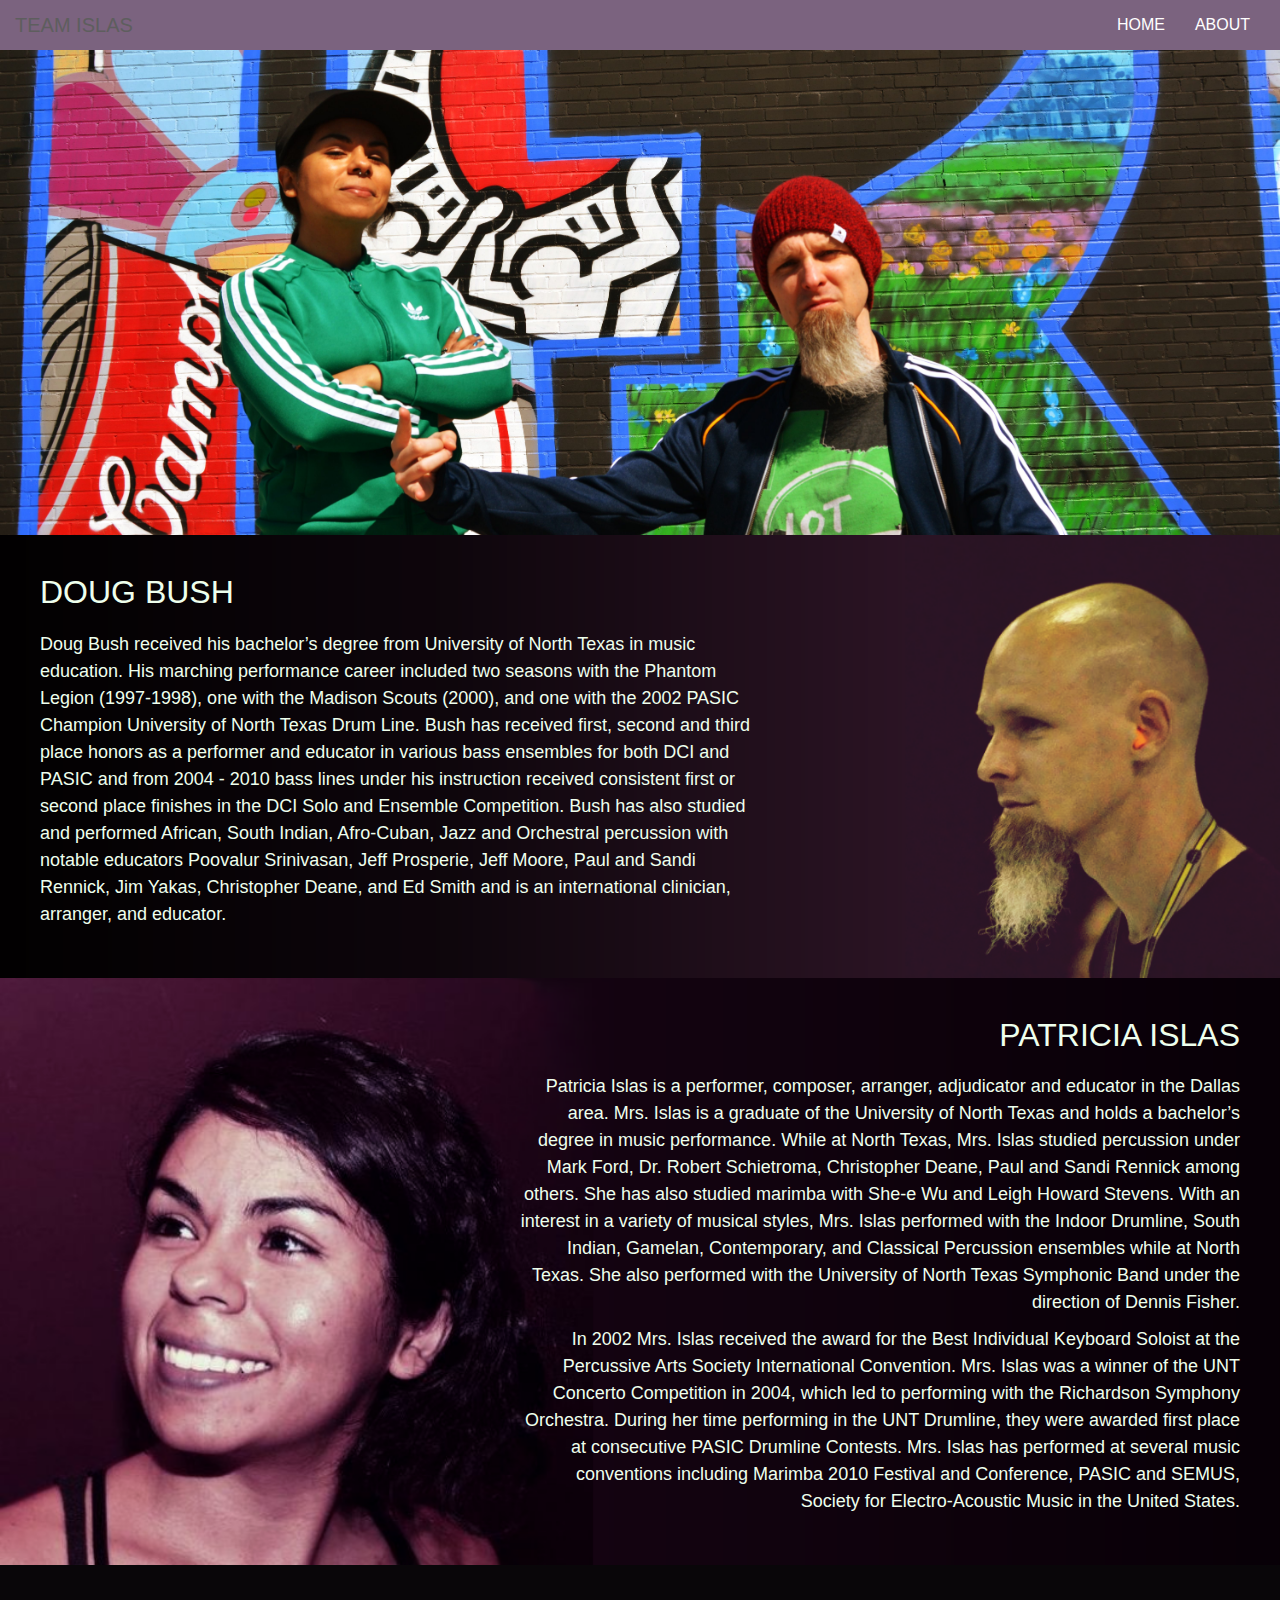
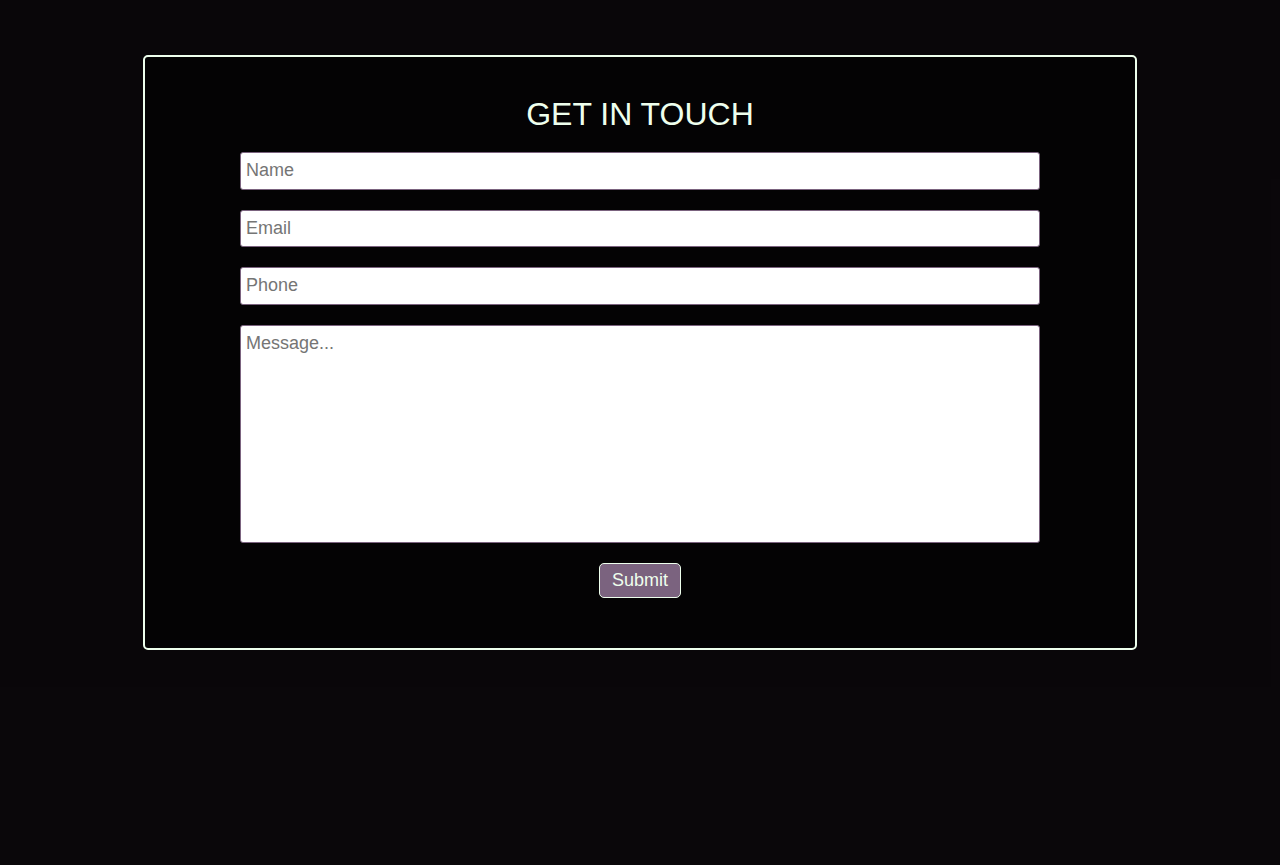
==== about.html @ 7ed10b5c "dark about banner" ====
<!DOCTYPE html>
<html>
  <head>
    <meta charset="utf-8">
    <meta name="viewport" content="width=device-width, initial-scale=1">
    <title>Team Islas</title>
    <link rel="stylesheet" href="https://maxcdn.bootstrapcdn.com/bootstrap/3.3.7/css/bootstrap.min.css">
    <link rel="stylesheet" href="style.css">
  </head>
  <body>
    <nav class="navbar navbar-default">
      <div class="container-fluid">
        
        <!-- Brand and toggle get grouped for better mobile display -->
        <div class="navbar-header">
          <button type="button" class="navbar-toggle collapsed" data-toggle="collapse" data-target="#bs-example-navbar-collapse-1" aria-expanded="false">
            <span class="sr-only">Toggle navigation</span>
            <span class="icon-bar"></span>
            <span class="icon-bar"></span>
            <span class="icon-bar"></span>
          </button>
          <a class="navbar-brand" href="#">Team Islas</a>
        </div>

        <!-- Collect the nav links, forms, and other content for toggling -->
        <div class="collapse navbar-collapse" id="bs-example-navbar-collapse-1">
          <ul class="nav navbar-nav navbar-right">
            <li><a href="index.html">Home</a></li>
            <!-- <li><a href="album.html">New Album</a></li> -->
            <!-- <li><a href="super-hands.html">Super Hands</a></li> -->
            <!-- <li><a href="store.html">Store</a></li> -->
            <li><a class="active" href="about.html">About</a></li>
            <!-- <li><a href="cart.html">Cart</a></li> -->
            <!-- <li><a href="#">Cart</a></li> -->
          </ul>
        </div><!-- /.navbar-collapse -->
      </div><!-- /.container-fluid -->
    </nav>

    <div class="top-banner">
      <img src="assets/images/about-banner-02-dark.jpg" alt="about banner">
    </div>
    <div class="bio">
      <div id="doug-bio" class="bio-banner">
        <h3 class="bio-title">Doug Bush</h3>
        <!-- <img src="assets/images/patricia-banner-dark-01.png" alt="patricia-banner"> -->
        <p>Doug Bush received his bachelor’s degree from University of North Texas in music education. His marching performance career included two seasons with the Phantom Legion (1997-1998), one with the Madison Scouts (2000), and one with the 2002 PASIC Champion University of North Texas Drum Line. Bush has received first, second and third place honors as a performer and educator in various bass ensembles for both DCI and PASIC and from 2004 - 2010 bass lines under his instruction received consistent first or second place finishes in the DCI Solo and Ensemble Competition. Bush has also studied and performed African, South Indian, Afro-Cuban, Jazz and Orchestral percussion with notable educators Poovalur Srinivasan, Jeff Prosperie, Jeff Moore, Paul and Sandi Rennick, Jim Yakas, Christopher Deane, and Ed Smith and is an international clinician, arranger, and educator.</p>
      </div>

    </div>
    <div class="bio">
      <div id="patricia-bio" class="bio-banner">
        <h3 class="bio-title">Patricia Islas</h3>
        <!-- <img src="assets/images/patricia-banner-dark-01.png" alt="patricia-banner"> -->
        <p>Patricia Islas is a performer, composer, arranger, adjudicator and educator in the Dallas area. Mrs. Islas is a graduate of the University of North Texas and holds a bachelor’s degree in music performance. While at North Texas, Mrs. Islas studied percussion under Mark Ford, Dr. Robert Schietroma, Christopher Deane, Paul and Sandi Rennick among others. She has also studied marimba with She-e Wu and Leigh Howard Stevens. With an interest in a variety of musical styles, Mrs. Islas performed with the Indoor Drumline, South Indian, Gamelan, Contemporary, and Classical Percussion ensembles while at North Texas. She also performed with the University of North Texas Symphonic Band under the direction of Dennis Fisher.</p>
        <p>In 2002 Mrs. Islas received the award for the Best Individual Keyboard Soloist at the Percussive Arts Society International Convention. Mrs. Islas was a winner of the UNT Concerto Competition in 2004, which led to performing with the Richardson Symphony Orchestra. During her time performing in the UNT Drumline, they were awarded first place at consecutive PASIC Drumline Contests. Mrs. Islas has performed at several music conventions including Marimba 2010 Festival and Conference, PASIC and SEMUS, Society for Electro-Acoustic Music in the United States.</p>
      </div>

    </div>
    <div id="about-page" class="main-background">
      <div id="main-banner">
        <div class="container">
          <div class="page-content">
            <div class="dark-background">
              <h3 class="form-title">Get In Touch</h3>
              <form class="contact-form" action="index.html" method="post">
                <input type="text" name="name" placeholder="Name" required />
                <input type="email" name="email" placeholder="Email" required />
                <input type="tel" name="phone" placeholder="Phone">
                <textarea name="message" rows="8" cols="80" placeholder="Message..."></textarea>
                <button id="submit-button" type="button" name="button">Submit</button>
              </form>
            </div>
          </div>
        </div>
      </div>
    </div>

    <script src="https://code.jquery.com/jquery-3.1.1.min.js" integrity="sha256-hVVnYaiADRTO2PzUGmuLJr8BLUSjGIZsDYGmIJLv2b8=" crossorigin="anonymous"></script>
    <script src="https://maxcdn.bootstrapcdn.com/bootstrap/3.3.7/js/bootstrap.min.js" integrity="sha384-Tc5IQib027qvyjSMfHjOMaLkfuWVxZxUPnCJA7l2mCWNIpG9mGCD8wGNIcPD7Txa" crossorigin="anonymous"></script>
  </body>
</html>
---- style.css ----
body {
  margin: 0;
  font-family: Helvetica, sans-serif;
  background: black;
}

.container {
  width: 80%;
  margin: 0 auto;
}

.navbar {
  margin-bottom: 0;
  position: fixed;
  width: 100%;
  z-index: 100;
  border-radius: 0;
  background-color: #7B637F;
  border: none;
  color: #EEFFED;
}

.navbar-default .navbar-brand, .navbar-default .navbar-nav>li>a {
  color: white;
  text-transform: uppercase;
}

.navbar-default .navbar-brand {
  font-size: 20px;
}

.navbar-default .navbar-nav>li>a {
  font-size: 16px;
}

.navbar-default .navbar-toggle .icon-bar {
  background-color: #EEFFED;
}

.main-background {
  background-repeat: no-repeat;
  background-size: cover;
  background-color: #211721;
  min-height: 100vh;
  background-attachment: fixed;
}

.dark-background {
  background-color: rgba(0,0,0,0.5);
  box-sizing: border-box;
  padding: 20px;
  border: 2px solid #EEFFED;
  border-radius: 5px;
  margin-top: 10px;
}

#landing-page {
  background-image: url('assets/images/home.jpg');
}

#about-page {
  background-image: url('assets/images/about-purple.jpg');
}

#main-banner {
  width: 100%;
  min-height: 100vh;
  background-color: rgba(0,0,0,0.7);
}

.page-content {
  padding-top: 80px;
  margin-bottom: 30px;
}

#promo-headline {
  color: #EEFFED;
  margin-top: 0;
  text-align: center;
}

#promo-vid-wrapper {
  width: 800px;
  height: 600px;
  margin: 0 auto 30px;
}

#promo-vid {
  width: 100%;
  height: 100%;
}

.bio-headshot {
  border: 1px solid #EEFFED;
  border-radius: 50%;
  float: left;
  margin-right: 30px;
  margin-bottom: 10px;
  width: 150px;
}

#about-page p {
  color: #EEFFED;
  font-size: 18px;
  line-height: 1.5em;
}

#page-title {
  color: white;
  margin: 0 auto 20px;
  text-align: center;
  text-transform: uppercase;
}

.top-banner img {
  width: 100%;
  padding-top: 50px;
}

.bio-banner {
  background-size: cover;
  background-repeat: no-repeat;
  color: #EEFFED;
  font-size: 18px;
  line-height: 1.5em;
}

#patricia-bio {
  background-image: url('assets/images/patricia-banner-dark-01.png');
  padding: 40px 40px 40px 40%;
  text-align: right;
}

#doug-bio {
  background-image: url('assets/images/doug-bush-banner-dark-3.png');
  padding: 40px 40% 40px 40px;
  text-align: left;
  background-position: 100%;
}

.bio-title {
  margin: 0;
  font-size: 32px;
  padding-bottom: 20px;
  text-transform: uppercase;
  color: #EEFFED;
}

.bio img {
  width: 100%;
  position: absolute;
}

.form-title {
  text-align: center;
  color: #EEFFED;
  text-transform: uppercase;
  margin-bottom: 20px;
  font-size: 32px;
}

.contact-form {
  width: 100%;
  max-width: 800px;
  margin: 0 auto;
  text-align: center;
}

.contact-form input, .contact-form textarea {
  display: block;
  margin-bottom: 20px;
  width: 100%;
  border-radius: 3px;
  border: 1px solid #7B637F;
  font-size: 18px;
  padding: 5px;
}

.contact-form textarea {
  resize: none;
}

.contact-form button {
  background-color: #7B637F;
  color: #EEFFED;
  border: 1px solid #EEFFED;
  border-radius: 5px;
  font-size: 18px;
  padding: 4px 12px;
}

.contact-form button:hover {
  background-color: #2C1425;
}

#submit-button {
  margin-bottom: 30px;
}

@media screen and (max-width: 1100px) {
  #promo-vid-wrapper {
    width: 600px;
    height: 400px;
  }
}

@media screen and (max-width: 800px) {
  #promo-headline {
    font-size: 22px;
  }

  #promo-vid-wrapper {
    width: 300px;
    height: 225px;
  }
}
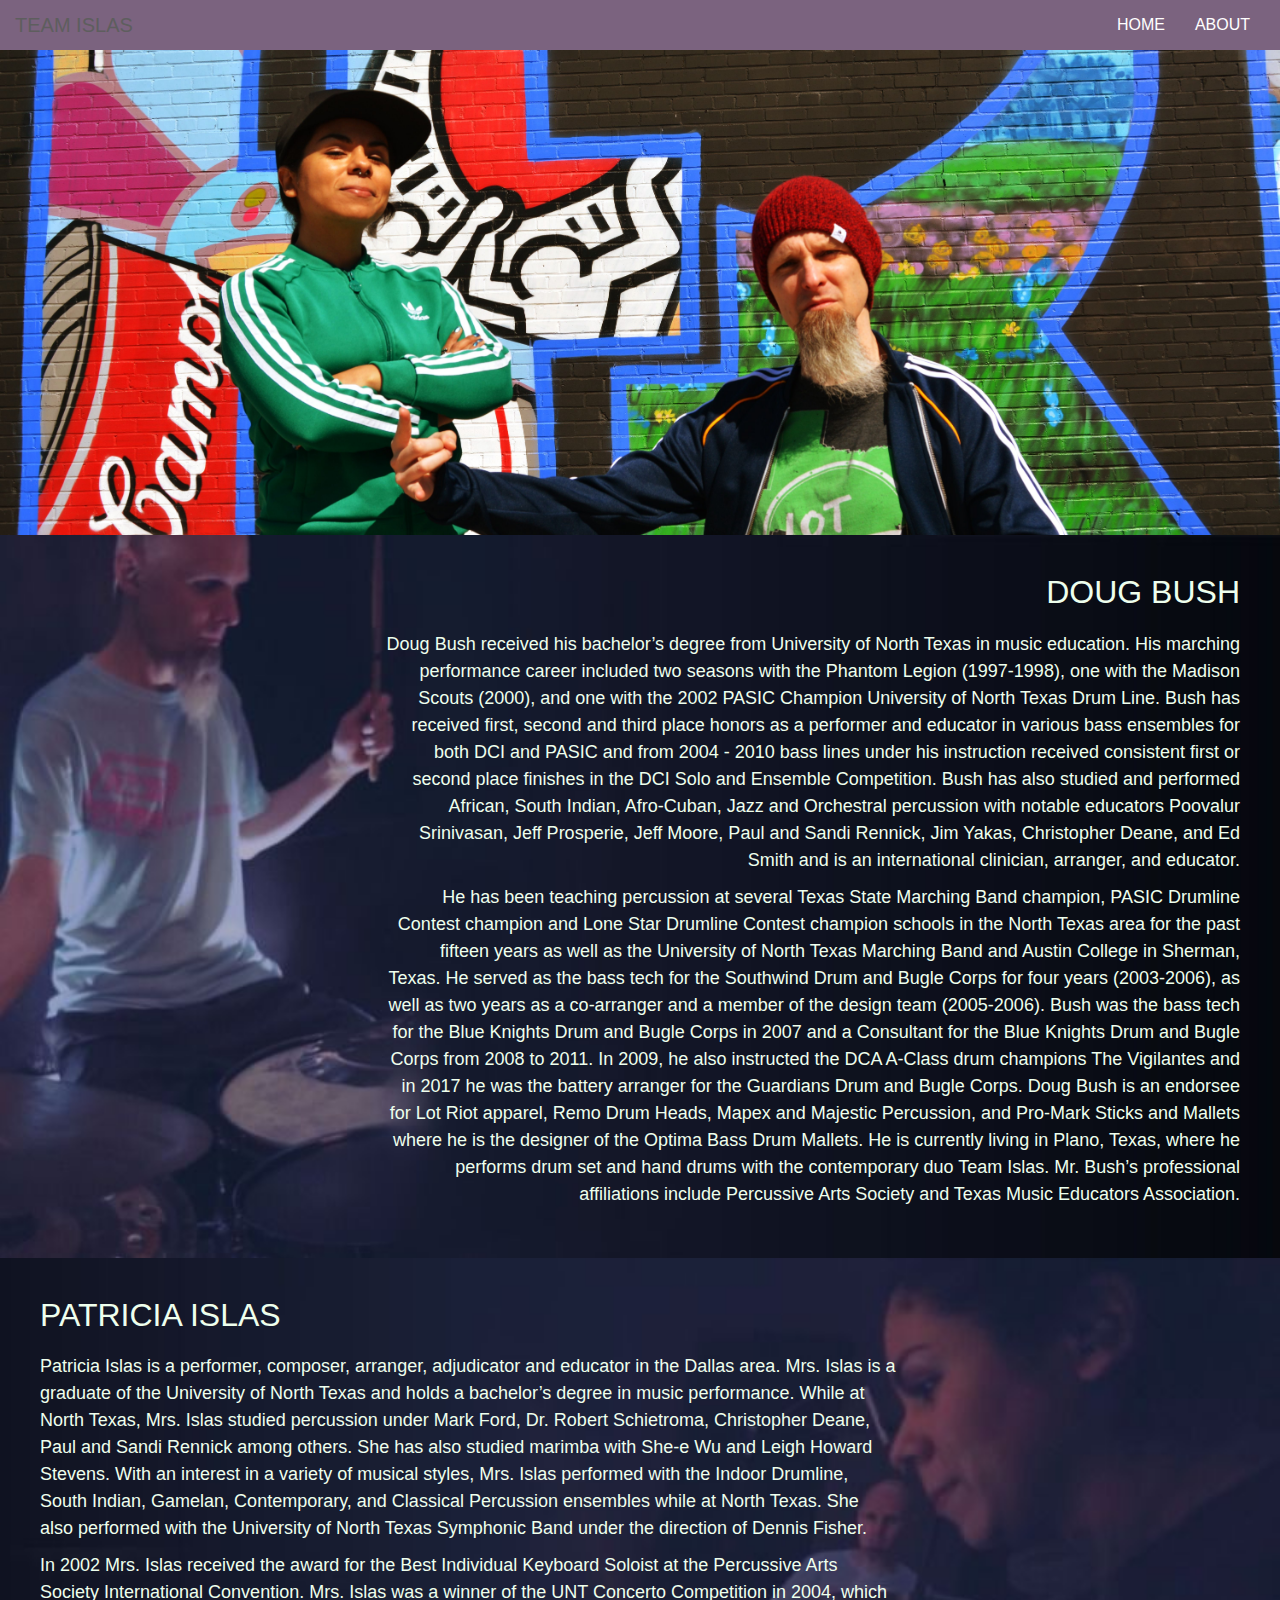
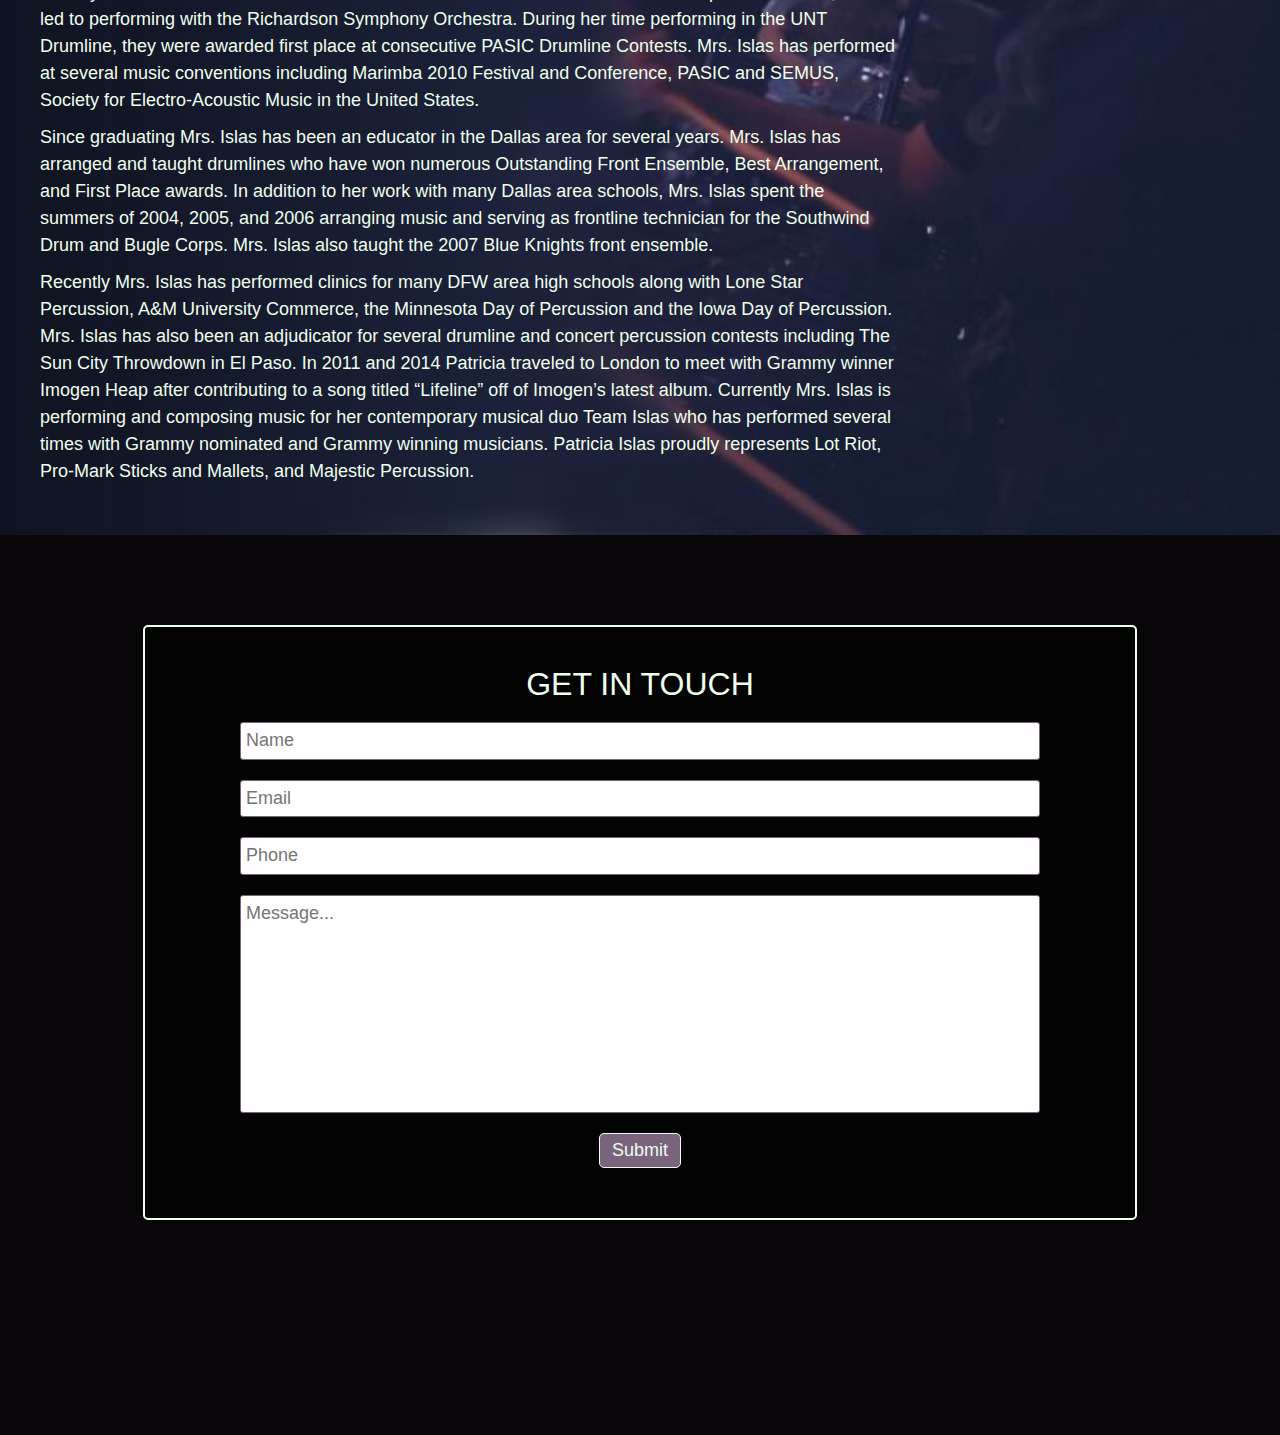
==== commit a765b680: "change bio backgrounds" ====
--- a/about.html
+++ b/about.html
@@ -10,7 +10,7 @@
   <body>
     <nav class="navbar navbar-default">
       <div class="container-fluid">
-        
+
         <!-- Brand and toggle get grouped for better mobile display -->
         <div class="navbar-header">
           <button type="button" class="navbar-toggle collapsed" data-toggle="collapse" data-target="#bs-example-navbar-collapse-1" aria-expanded="false">
@@ -45,6 +45,7 @@
         <h3 class="bio-title">Doug Bush</h3>
         <!-- <img src="assets/images/patricia-banner-dark-01.png" alt="patricia-banner"> -->
         <p>Doug Bush received his bachelor’s degree from University of North Texas in music education. His marching performance career included two seasons with the Phantom Legion (1997-1998), one with the Madison Scouts (2000), and one with the 2002 PASIC Champion University of North Texas Drum Line. Bush has received first, second and third place honors as a performer and educator in various bass ensembles for both DCI and PASIC and from 2004 - 2010 bass lines under his instruction received consistent first or second place finishes in the DCI Solo and Ensemble Competition. Bush has also studied and performed African, South Indian, Afro-Cuban, Jazz and Orchestral percussion with notable educators Poovalur Srinivasan, Jeff Prosperie, Jeff Moore, Paul and Sandi Rennick, Jim Yakas, Christopher Deane, and Ed Smith and is an international clinician, arranger, and educator.</p>
+        <p>He has been teaching percussion at several Texas State Marching Band champion, PASIC Drumline Contest champion and Lone Star Drumline Contest champion schools in the North Texas area for the past fifteen years as well as the University of North Texas Marching Band and Austin College in Sherman, Texas. He served as the bass tech for the Southwind Drum and Bugle Corps for four years (2003-2006), as well as two years as a co-arranger and a member of the design team (2005-2006). Bush was the bass tech for the Blue Knights Drum and Bugle Corps in 2007 and a Consultant for the Blue Knights Drum and Bugle Corps from 2008 to 2011. In 2009, he also instructed the DCA A-Class drum champions The Vigilantes and in 2017 he was the battery arranger for the Guardians Drum and Bugle Corps. Doug Bush is an endorsee for Lot Riot apparel, Remo Drum Heads, Mapex and Majestic Percussion, and Pro-Mark Sticks and Mallets where he is the designer of the Optima Bass Drum Mallets. He is currently living in Plano, Texas, where he performs drum set and hand drums with the contemporary duo Team Islas. Mr. Bush’s professional affiliations include Percussive Arts Society and Texas Music Educators Association.</p>
       </div>
 
     </div>
@@ -54,6 +55,8 @@
         <!-- <img src="assets/images/patricia-banner-dark-01.png" alt="patricia-banner"> -->
         <p>Patricia Islas is a performer, composer, arranger, adjudicator and educator in the Dallas area. Mrs. Islas is a graduate of the University of North Texas and holds a bachelor’s degree in music performance. While at North Texas, Mrs. Islas studied percussion under Mark Ford, Dr. Robert Schietroma, Christopher Deane, Paul and Sandi Rennick among others. She has also studied marimba with She-e Wu and Leigh Howard Stevens. With an interest in a variety of musical styles, Mrs. Islas performed with the Indoor Drumline, South Indian, Gamelan, Contemporary, and Classical Percussion ensembles while at North Texas. She also performed with the University of North Texas Symphonic Band under the direction of Dennis Fisher.</p>
         <p>In 2002 Mrs. Islas received the award for the Best Individual Keyboard Soloist at the Percussive Arts Society International Convention. Mrs. Islas was a winner of the UNT Concerto Competition in 2004, which led to performing with the Richardson Symphony Orchestra. During her time performing in the UNT Drumline, they were awarded first place at consecutive PASIC Drumline Contests. Mrs. Islas has performed at several music conventions including Marimba 2010 Festival and Conference, PASIC and SEMUS, Society for Electro-Acoustic Music in the United States.</p>
+        <p>Since graduating Mrs. Islas has been an educator in the Dallas area for several years. Mrs. Islas has arranged and taught drumlines who have won numerous Outstanding Front Ensemble, Best Arrangement, and First Place awards. In addition to her work with many Dallas area schools, Mrs. Islas spent the summers of 2004, 2005, and 2006 arranging music and serving as frontline technician for the Southwind Drum and Bugle Corps. Mrs. Islas also taught the 2007 Blue Knights front ensemble.</p>
+        <p>Recently Mrs. Islas has performed clinics for many DFW area high schools along with Lone Star Percussion, A&amp;M University Commerce, the Minnesota Day of Percussion and the Iowa Day of Percussion. Mrs. Islas has also been an adjudicator for several drumline and concert percussion contests including The Sun City Throwdown in El Paso. In 2011 and 2014 Patricia traveled to London to meet with Grammy winner Imogen Heap after contributing to a song titled “Lifeline” off of Imogen’s latest album. Currently Mrs. Islas is performing and composing music for her contemporary musical duo Team Islas who has performed several times with Grammy nominated and Grammy winning musicians. Patricia Islas proudly represents Lot Riot, Pro-Mark Sticks and Mallets, and Majestic Percussion.</p>
       </div>
 
     </div>
--- a/style.css
+++ b/style.css
@@ -126,16 +126,17 @@
 }
 
 #patricia-bio {
-  background-image: url('assets/images/patricia-banner-dark-01.png');
-  padding: 40px 40px 40px 40%;
-  text-align: right;
-}
-
-#doug-bio {
-  background-image: url('assets/images/doug-bush-banner-dark-3.png');
-  padding: 40px 40% 40px 40px;
+  background-image: url('assets/images/patricia-banner.jpg');
+  padding: 40px 30% 40px 40px;
   text-align: left;
   background-position: 100%;
+}
+
+#doug-bio {
+  background-image: url('assets/images/doug-banner-blur.jpg');
+  padding: 40px 40px 40px 30%;
+  text-align: right;
+  /*background-position: 0%;*/
 }
 
 .bio-title {
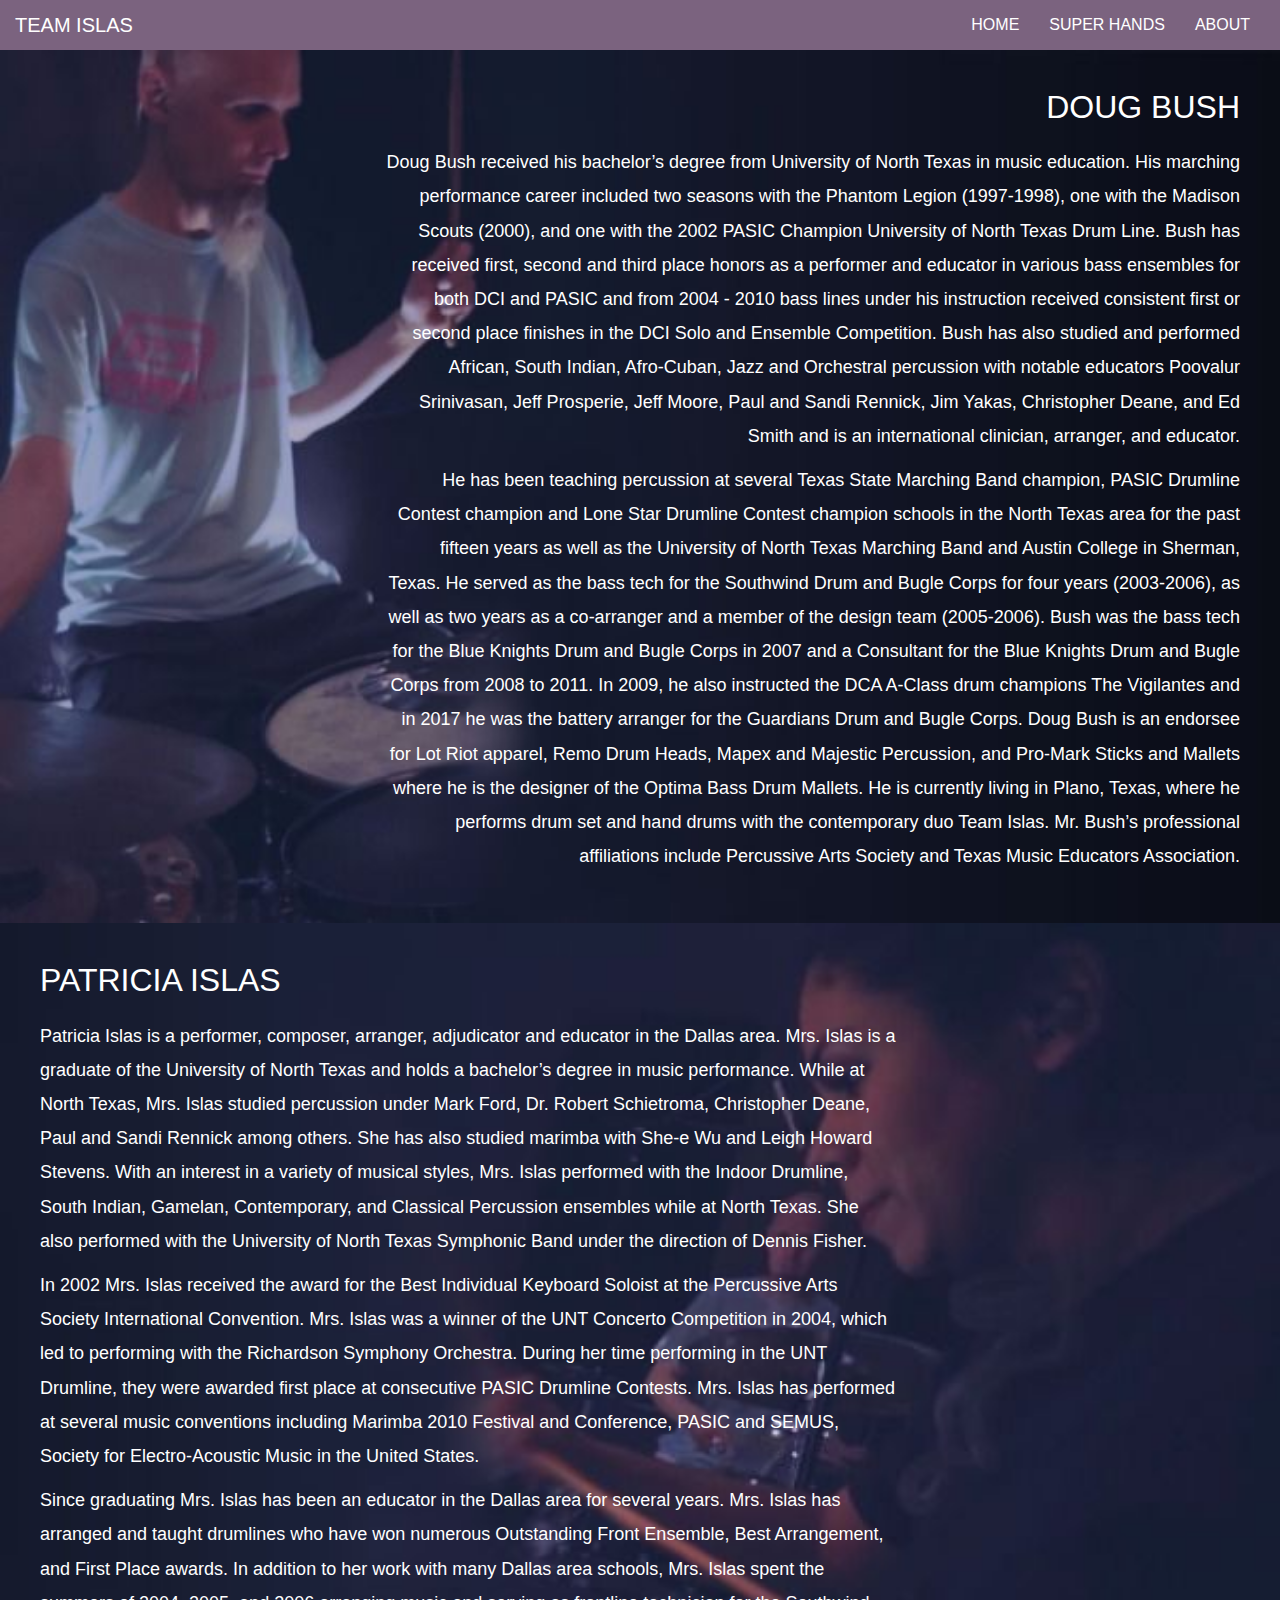
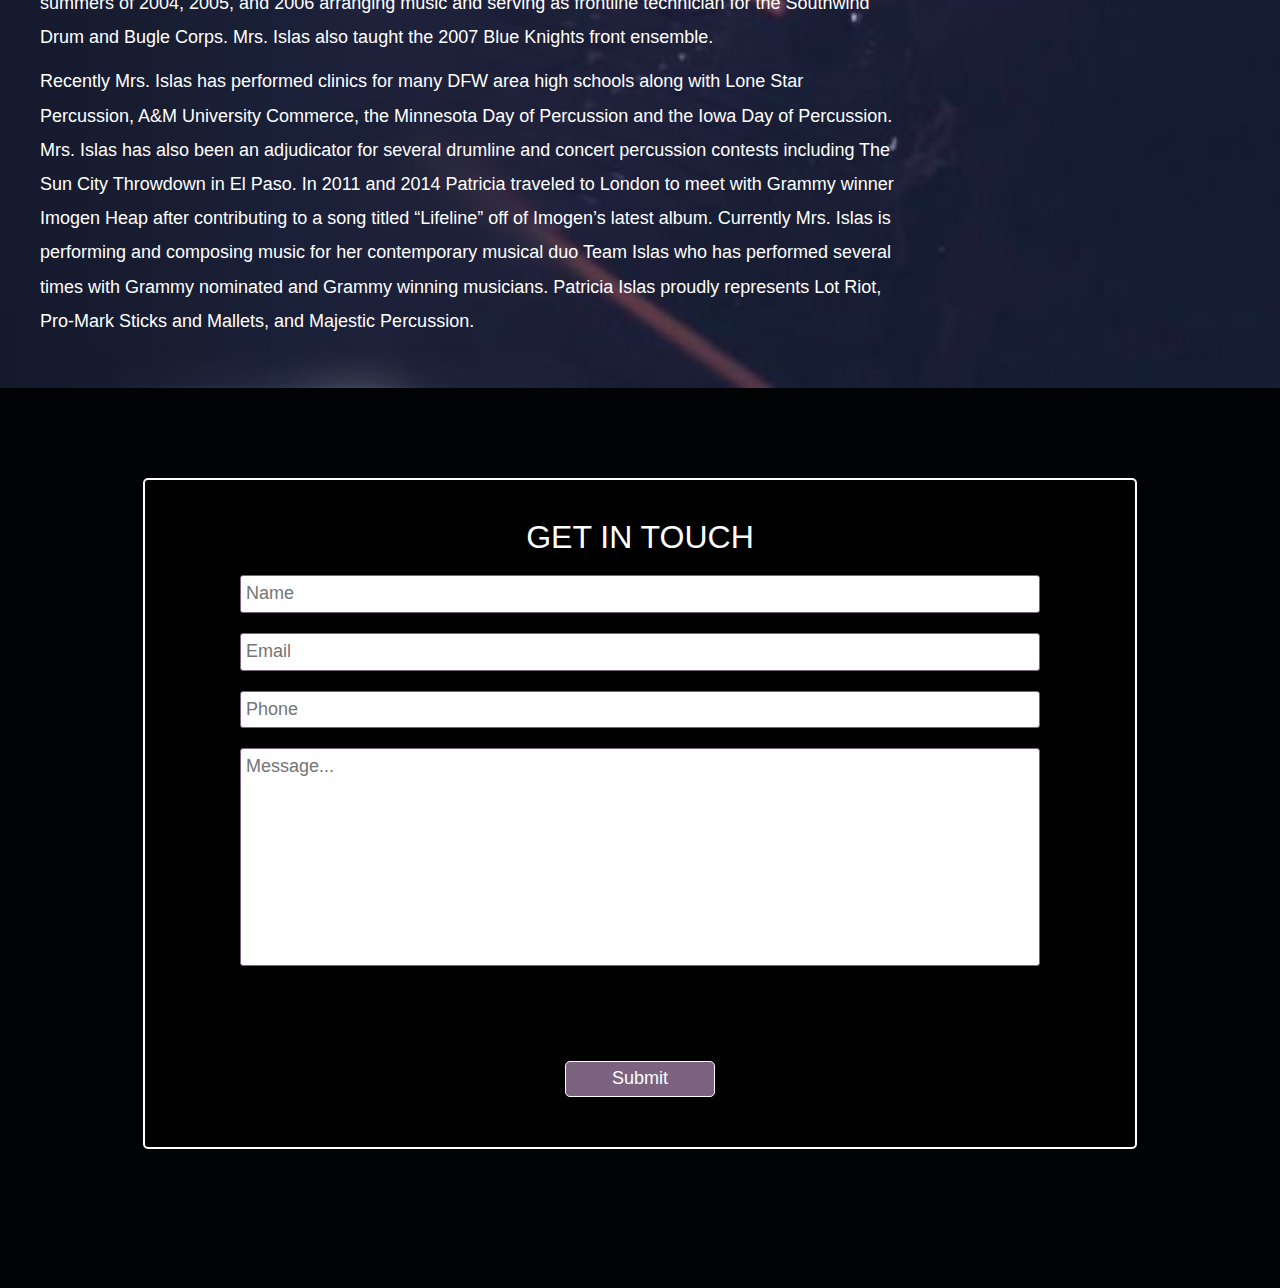
==== commit 7a7c9d76: "add super hands page" ====
--- a/about.html
+++ b/about.html
@@ -6,6 +6,7 @@
     <title>Team Islas</title>
     <link rel="stylesheet" href="https://maxcdn.bootstrapcdn.com/bootstrap/3.3.7/css/bootstrap.min.css">
     <link rel="stylesheet" href="style.css">
+    <script src='https://www.google.com/recaptcha/api.js'></script>
   </head>
   <body>
     <nav class="navbar navbar-default">
@@ -27,7 +28,7 @@
           <ul class="nav navbar-nav navbar-right">
             <li><a href="index.html">Home</a></li>
             <!-- <li><a href="album.html">New Album</a></li> -->
-            <!-- <li><a href="super-hands.html">Super Hands</a></li> -->
+            <li><a href="super-hands.html">Super Hands</a></li>
             <!-- <li><a href="store.html">Store</a></li> -->
             <li><a class="active" href="about.html">About</a></li>
             <!-- <li><a href="cart.html">Cart</a></li> -->
@@ -37,41 +38,42 @@
       </div><!-- /.container-fluid -->
     </nav>
 
-    <div class="top-banner">
-      <img src="assets/images/about-banner-02-dark.jpg" alt="about banner">
-    </div>
-    <div class="bio">
-      <div id="doug-bio" class="bio-banner">
-        <h3 class="bio-title">Doug Bush</h3>
-        <!-- <img src="assets/images/patricia-banner-dark-01.png" alt="patricia-banner"> -->
-        <p>Doug Bush received his bachelor’s degree from University of North Texas in music education. His marching performance career included two seasons with the Phantom Legion (1997-1998), one with the Madison Scouts (2000), and one with the 2002 PASIC Champion University of North Texas Drum Line. Bush has received first, second and third place honors as a performer and educator in various bass ensembles for both DCI and PASIC and from 2004 - 2010 bass lines under his instruction received consistent first or second place finishes in the DCI Solo and Ensemble Competition. Bush has also studied and performed African, South Indian, Afro-Cuban, Jazz and Orchestral percussion with notable educators Poovalur Srinivasan, Jeff Prosperie, Jeff Moore, Paul and Sandi Rennick, Jim Yakas, Christopher Deane, and Ed Smith and is an international clinician, arranger, and educator.</p>
-        <p>He has been teaching percussion at several Texas State Marching Band champion, PASIC Drumline Contest champion and Lone Star Drumline Contest champion schools in the North Texas area for the past fifteen years as well as the University of North Texas Marching Band and Austin College in Sherman, Texas. He served as the bass tech for the Southwind Drum and Bugle Corps for four years (2003-2006), as well as two years as a co-arranger and a member of the design team (2005-2006). Bush was the bass tech for the Blue Knights Drum and Bugle Corps in 2007 and a Consultant for the Blue Knights Drum and Bugle Corps from 2008 to 2011. In 2009, he also instructed the DCA A-Class drum champions The Vigilantes and in 2017 he was the battery arranger for the Guardians Drum and Bugle Corps. Doug Bush is an endorsee for Lot Riot apparel, Remo Drum Heads, Mapex and Majestic Percussion, and Pro-Mark Sticks and Mallets where he is the designer of the Optima Bass Drum Mallets. He is currently living in Plano, Texas, where he performs drum set and hand drums with the contemporary duo Team Islas. Mr. Bush’s professional affiliations include Percussive Arts Society and Texas Music Educators Association.</p>
+    <section class="bio-section">
+      <div class="bio">
+        <div id="doug-bio" class="bio-banner">
+          <h3 class="bio-title">Doug Bush</h3>
+          <!-- <img src="assets/images/patricia-banner-dark-01.png" alt="patricia-banner"> -->
+          <p>Doug Bush received his bachelor’s degree from University of North Texas in music education. His marching performance career included two seasons with the Phantom Legion (1997-1998), one with the Madison Scouts (2000), and one with the 2002 PASIC Champion University of North Texas Drum Line. Bush has received first, second and third place honors as a performer and educator in various bass ensembles for both DCI and PASIC and from 2004 - 2010 bass lines under his instruction received consistent first or second place finishes in the DCI Solo and Ensemble Competition. Bush has also studied and performed African, South Indian, Afro-Cuban, Jazz and Orchestral percussion with notable educators Poovalur Srinivasan, Jeff Prosperie, Jeff Moore, Paul and Sandi Rennick, Jim Yakas, Christopher Deane, and Ed Smith and is an international clinician, arranger, and educator.</p>
+          <p>He has been teaching percussion at several Texas State Marching Band champion, PASIC Drumline Contest champion and Lone Star Drumline Contest champion schools in the North Texas area for the past fifteen years as well as the University of North Texas Marching Band and Austin College in Sherman, Texas. He served as the bass tech for the Southwind Drum and Bugle Corps for four years (2003-2006), as well as two years as a co-arranger and a member of the design team (2005-2006). Bush was the bass tech for the Blue Knights Drum and Bugle Corps in 2007 and a Consultant for the Blue Knights Drum and Bugle Corps from 2008 to 2011. In 2009, he also instructed the DCA A-Class drum champions The Vigilantes and in 2017 he was the battery arranger for the Guardians Drum and Bugle Corps. Doug Bush is an endorsee for Lot Riot apparel, Remo Drum Heads, Mapex and Majestic Percussion, and Pro-Mark Sticks and Mallets where he is the designer of the Optima Bass Drum Mallets. He is currently living in Plano, Texas, where he performs drum set and hand drums with the contemporary duo Team Islas. Mr. Bush’s professional affiliations include Percussive Arts Society and Texas Music Educators Association.</p>
+        </div>
+
+      </div>
+      <div class="bio">
+        <div id="patricia-bio" class="bio-banner">
+          <h3 class="bio-title">Patricia Islas</h3>
+          <!-- <img src="assets/images/patricia-banner-dark-01.png" alt="patricia-banner"> -->
+          <p>Patricia Islas is a performer, composer, arranger, adjudicator and educator in the Dallas area. Mrs. Islas is a graduate of the University of North Texas and holds a bachelor’s degree in music performance. While at North Texas, Mrs. Islas studied percussion under Mark Ford, Dr. Robert Schietroma, Christopher Deane, Paul and Sandi Rennick among others. She has also studied marimba with She-e Wu and Leigh Howard Stevens. With an interest in a variety of musical styles, Mrs. Islas performed with the Indoor Drumline, South Indian, Gamelan, Contemporary, and Classical Percussion ensembles while at North Texas. She also performed with the University of North Texas Symphonic Band under the direction of Dennis Fisher.</p>
+          <p>In 2002 Mrs. Islas received the award for the Best Individual Keyboard Soloist at the Percussive Arts Society International Convention. Mrs. Islas was a winner of the UNT Concerto Competition in 2004, which led to performing with the Richardson Symphony Orchestra. During her time performing in the UNT Drumline, they were awarded first place at consecutive PASIC Drumline Contests. Mrs. Islas has performed at several music conventions including Marimba 2010 Festival and Conference, PASIC and SEMUS, Society for Electro-Acoustic Music in the United States.</p>
+          <p>Since graduating Mrs. Islas has been an educator in the Dallas area for several years. Mrs. Islas has arranged and taught drumlines who have won numerous Outstanding Front Ensemble, Best Arrangement, and First Place awards. In addition to her work with many Dallas area schools, Mrs. Islas spent the summers of 2004, 2005, and 2006 arranging music and serving as frontline technician for the Southwind Drum and Bugle Corps. Mrs. Islas also taught the 2007 Blue Knights front ensemble.</p>
+          <p>Recently Mrs. Islas has performed clinics for many DFW area high schools along with Lone Star Percussion, A&amp;M University Commerce, the Minnesota Day of Percussion and the Iowa Day of Percussion. Mrs. Islas has also been an adjudicator for several drumline and concert percussion contests including The Sun City Throwdown in El Paso. In 2011 and 2014 Patricia traveled to London to meet with Grammy winner Imogen Heap after contributing to a song titled “Lifeline” off of Imogen’s latest album. Currently Mrs. Islas is performing and composing music for her contemporary musical duo Team Islas who has performed several times with Grammy nominated and Grammy winning musicians. Patricia Islas proudly represents Lot Riot, Pro-Mark Sticks and Mallets, and Majestic Percussion.</p>
+        </div>
+
       </div>
 
-    </div>
-    <div class="bio">
-      <div id="patricia-bio" class="bio-banner">
-        <h3 class="bio-title">Patricia Islas</h3>
-        <!-- <img src="assets/images/patricia-banner-dark-01.png" alt="patricia-banner"> -->
-        <p>Patricia Islas is a performer, composer, arranger, adjudicator and educator in the Dallas area. Mrs. Islas is a graduate of the University of North Texas and holds a bachelor’s degree in music performance. While at North Texas, Mrs. Islas studied percussion under Mark Ford, Dr. Robert Schietroma, Christopher Deane, Paul and Sandi Rennick among others. She has also studied marimba with She-e Wu and Leigh Howard Stevens. With an interest in a variety of musical styles, Mrs. Islas performed with the Indoor Drumline, South Indian, Gamelan, Contemporary, and Classical Percussion ensembles while at North Texas. She also performed with the University of North Texas Symphonic Band under the direction of Dennis Fisher.</p>
-        <p>In 2002 Mrs. Islas received the award for the Best Individual Keyboard Soloist at the Percussive Arts Society International Convention. Mrs. Islas was a winner of the UNT Concerto Competition in 2004, which led to performing with the Richardson Symphony Orchestra. During her time performing in the UNT Drumline, they were awarded first place at consecutive PASIC Drumline Contests. Mrs. Islas has performed at several music conventions including Marimba 2010 Festival and Conference, PASIC and SEMUS, Society for Electro-Acoustic Music in the United States.</p>
-        <p>Since graduating Mrs. Islas has been an educator in the Dallas area for several years. Mrs. Islas has arranged and taught drumlines who have won numerous Outstanding Front Ensemble, Best Arrangement, and First Place awards. In addition to her work with many Dallas area schools, Mrs. Islas spent the summers of 2004, 2005, and 2006 arranging music and serving as frontline technician for the Southwind Drum and Bugle Corps. Mrs. Islas also taught the 2007 Blue Knights front ensemble.</p>
-        <p>Recently Mrs. Islas has performed clinics for many DFW area high schools along with Lone Star Percussion, A&amp;M University Commerce, the Minnesota Day of Percussion and the Iowa Day of Percussion. Mrs. Islas has also been an adjudicator for several drumline and concert percussion contests including The Sun City Throwdown in El Paso. In 2011 and 2014 Patricia traveled to London to meet with Grammy winner Imogen Heap after contributing to a song titled “Lifeline” off of Imogen’s latest album. Currently Mrs. Islas is performing and composing music for her contemporary musical duo Team Islas who has performed several times with Grammy nominated and Grammy winning musicians. Patricia Islas proudly represents Lot Riot, Pro-Mark Sticks and Mallets, and Majestic Percussion.</p>
-      </div>
-
-    </div>
+    </section>
     <div id="about-page" class="main-background">
       <div id="main-banner">
         <div class="container">
           <div class="page-content">
             <div class="dark-background">
               <h3 class="form-title">Get In Touch</h3>
-              <form class="contact-form" action="index.html" method="post">
+              <form class="contact-form" action="mail.php" method="post">
                 <input type="text" name="name" placeholder="Name" required />
                 <input type="email" name="email" placeholder="Email" required />
                 <input type="tel" name="phone" placeholder="Phone">
                 <textarea name="message" rows="8" cols="80" placeholder="Message..."></textarea>
-                <button id="submit-button" type="button" name="button">Submit</button>
+                <div class="g-recaptcha" data-sitekey="6Lc_YysUAAAAAEHZYo_urKbvKBqiNGdkUvHl_eEX"></div>
+                <input id="submit-button" type="submit" value="Submit" />
               </form>
             </div>
           </div>
--- a/style.css
+++ b/style.css
@@ -1,13 +1,92 @@
+.super-hands-page {
+  background: #FFF; }
+  .super-hands-page .main-background {
+    background: #FFF; }
+  .super-hands-page .banner {
+    width: 100%; }
+  .super-hands-page .purchase-cta {
+    text-align: center;
+    padding-top: 60px; }
+    .super-hands-page .purchase-cta .purchase-button {
+      border: 2px solid #323667;
+      color: #323667;
+      padding: 10px;
+      text-transform: uppercase;
+      cursor: pointer;
+      font-weight: 800;
+      font-size: 14px;
+      letter-spacing: 0.1em; }
+      .super-hands-page .purchase-cta .purchase-button:hover {
+        text-decoration: none;
+        background-color: #323667;
+        color: #FFF; }
+  .super-hands-page .testimonials {
+    text-align: center;
+    color: #323667;
+    font-weight: 900;
+    margin-bottom: 20px; }
+  .super-hands-page #book-image-link {
+    display: block;
+    margin-bottom: 20px; }
+  .super-hands-page a > button {
+    background-color: #94CCF4;
+    border-radius: 20px;
+    padding: 8px 12px;
+    border: none;
+    color: white;
+    text-transform: uppercase;
+    outline: none;
+    box-shadow: 1px 1px grey; }
+  .super-hands-page a > button:hover {
+    background-color: #2D4B52; }
+  .super-hands-page .quote {
+    display: flex;
+    justify-content: space-around;
+    flex-direction: row-reverse;
+    margin: 30px 0; }
+  .super-hands-page .image-container {
+    align-content: center;
+    width: 30%; }
+  .super-hands-page .quote-container {
+    display: inline-block;
+    width: 70%;
+    vertical-align: top; }
+  .super-hands-page .quote-author-image {
+    max-width: 125px;
+    height: auto;
+    border-radius: 50%; }
+  .super-hands-page blockquote {
+    width: 100%;
+    height: 100%;
+    text-align: left; }
+  .super-hands-page .quote-author p {
+    margin-top: 15px;
+    font-size: 12px;
+    font-family: sans-serif;
+    text-align: center; }
+  .super-hands-page span.name {
+    font-weight: bold;
+    font-size: 1.2em;
+    margin-bottom: 4px; }
+  .super-hands-page hr {
+    display: none; }
+  @media screen and (max-width: 768px) {
+    .super-hands-page .quote {
+      display: block; }
+    .super-hands-page .image-container, .super-hands-page .quote-container {
+      width: 100%; }
+    .super-hands-page hr {
+      display: block;
+      border-width: 2px; } }
+
 body {
   margin: 0;
   font-family: Helvetica, sans-serif;
-  background: black;
-}
+  background: #080B10; }
 
 .container {
   width: 80%;
-  margin: 0 auto;
-}
+  margin: 0 auto; }
 
 .navbar {
   margin-bottom: 0;
@@ -17,155 +96,132 @@
   border-radius: 0;
   background-color: #7B637F;
   border: none;
-  color: #EEFFED;
-}
-
-.navbar-default .navbar-brand, .navbar-default .navbar-nav>li>a {
-  color: white;
-  text-transform: uppercase;
-}
+  color: #FFF; }
+
+.navbar-default .navbar-brand, .navbar-default .navbar-nav > li > a {
+  color: #FFF;
+  text-transform: uppercase; }
 
 .navbar-default .navbar-brand {
-  font-size: 20px;
-}
-
-.navbar-default .navbar-nav>li>a {
-  font-size: 16px;
-}
+  font-size: 20px; }
+  .navbar-default .navbar-brand:hover {
+    color: #FFF; }
+
+.navbar-default .navbar-nav > li > a {
+  font-size: 16px; }
+  .navbar-default .navbar-nav > li > a:hover {
+    color: #323667; }
 
 .navbar-default .navbar-toggle .icon-bar {
-  background-color: #EEFFED;
-}
+  background-color: #FFF; }
 
 .main-background {
   background-repeat: no-repeat;
   background-size: cover;
-  background-color: #211721;
+  background-color: #080B10;
   min-height: 100vh;
-  background-attachment: fixed;
-}
+  background-attachment: fixed; }
 
 .dark-background {
-  background-color: rgba(0,0,0,0.5);
+  background-color: rgba(0, 0, 0, 0.5);
   box-sizing: border-box;
   padding: 20px;
-  border: 2px solid #EEFFED;
+  border: 2px solid #FFF;
   border-radius: 5px;
-  margin-top: 10px;
-}
+  margin-top: 10px; }
 
 #landing-page {
-  background-image: url('assets/images/home.jpg');
-}
+  background-image: url("assets/images/home.jpg"); }
 
 #about-page {
-  background-image: url('assets/images/about-purple.jpg');
-}
+  background-image: url("assets/images/about-purple.jpg"); }
 
 #main-banner {
   width: 100%;
   min-height: 100vh;
-  background-color: rgba(0,0,0,0.7);
-}
+  background-color: rgba(0, 0, 0, 0.7); }
 
 .page-content {
   padding-top: 80px;
-  margin-bottom: 30px;
-}
+  margin-bottom: 30px; }
 
 #promo-headline {
-  color: #EEFFED;
+  color: #FFF;
   margin-top: 0;
-  text-align: center;
-}
+  text-align: center; }
 
 #promo-vid-wrapper {
   width: 800px;
   height: 600px;
-  margin: 0 auto 30px;
-}
+  margin: 0 auto 30px; }
 
 #promo-vid {
   width: 100%;
-  height: 100%;
-}
+  height: 100%; }
 
 .bio-headshot {
-  border: 1px solid #EEFFED;
+  border: 1px solid #FFF;
   border-radius: 50%;
   float: left;
   margin-right: 30px;
   margin-bottom: 10px;
-  width: 150px;
-}
+  width: 150px; }
 
 #about-page p {
-  color: #EEFFED;
-  font-size: 18px;
-  line-height: 1.5em;
-}
+  color: #FFF;
+  font-size: 18px;
+  line-height: 1.5em; }
 
 #page-title {
-  color: white;
+  color: #FFF;
   margin: 0 auto 20px;
   text-align: center;
-  text-transform: uppercase;
-}
-
-.top-banner img {
-  width: 100%;
-  padding-top: 50px;
-}
+  text-transform: uppercase; }
 
 .bio-banner {
   background-size: cover;
   background-repeat: no-repeat;
-  color: #EEFFED;
-  font-size: 18px;
-  line-height: 1.5em;
-}
+  color: #FFF;
+  font-size: 18px;
+  line-height: 1.9em; }
 
 #patricia-bio {
-  background-image: url('assets/images/patricia-banner.jpg');
+  background-image: url("assets/images/patricia-banner.jpg");
   padding: 40px 30% 40px 40px;
   text-align: left;
-  background-position: 100%;
-}
+  background-position: 100%; }
 
 #doug-bio {
-  background-image: url('assets/images/doug-banner-blur.jpg');
+  background-image: url("assets/images/doug-banner-blur.jpg");
   padding: 40px 40px 40px 30%;
-  text-align: right;
-  /*background-position: 0%;*/
-}
+  text-align: right; }
+
+.bio-section {
+  padding-top: 50px; }
 
 .bio-title {
   margin: 0;
   font-size: 32px;
   padding-bottom: 20px;
   text-transform: uppercase;
-  color: #EEFFED;
-}
+  color: #FFF; }
 
 .bio img {
   width: 100%;
-  position: absolute;
-}
+  position: absolute; }
 
 .form-title {
   text-align: center;
-  color: #EEFFED;
+  color: #FFF;
   text-transform: uppercase;
   margin-bottom: 20px;
-  font-size: 32px;
-}
+  font-size: 32px; }
 
 .contact-form {
   width: 100%;
   max-width: 800px;
   margin: 0 auto;
-  text-align: center;
-}
+  text-align: center; }
 
 .contact-form input, .contact-form textarea {
   display: block;
@@ -174,44 +230,69 @@
   border-radius: 3px;
   border: 1px solid #7B637F;
   font-size: 18px;
-  padding: 5px;
-}
+  padding: 5px; }
 
 .contact-form textarea {
-  resize: none;
-}
-
-.contact-form button {
+  resize: none; }
+
+.g-recaptcha {
+  display: inline-block;
+  margin: 20px auto; }
+
+#submit-button {
+  margin: 30px auto;
+  width: 150px;
   background-color: #7B637F;
-  color: #EEFFED;
-  border: 1px solid #EEFFED;
+  color: #FFF;
+  border: 1px solid #FFF;
   border-radius: 5px;
   font-size: 18px;
-  padding: 4px 12px;
-}
-
-.contact-form button:hover {
-  background-color: #2C1425;
-}
-
-#submit-button {
-  margin-bottom: 30px;
-}
+  padding: 4px 12px; }
+
+#submit-button:hover {
+  background-color: #2C1425; }
+
+#confirmation {
+  text-align: center;
+  padding-top: 10vh;
+  color: #FFF; }
 
 @media screen and (max-width: 1100px) {
   #promo-vid-wrapper {
     width: 600px;
-    height: 400px;
-  }
-}
-
+    height: 400px; } }
 @media screen and (max-width: 800px) {
   #promo-headline {
-    font-size: 22px;
-  }
+    font-size: 22px; }
 
   #promo-vid-wrapper {
     width: 300px;
-    height: 225px;
-  }
-}
+    height: 225px; }
+
+  .g-recaptcha {
+    transform: scale(0.77);
+    -webkit-transform: scale(0.77);
+    transform-origin: 0 0 0;
+    -webkit-transform-origin: 0 0 0; }
+
+  #patricia-bio {
+    background-image: url("assets/images/patricia-mobile.jpg");
+    padding: 400px 20px 20px 20px;
+    text-align: center;
+    background-size: auto;
+    background-position: 0% 0%; }
+    #patricia-bio p {
+      font-size: 16px; }
+
+  #doug-bio {
+    background-image: url("assets/images/doug-mobile.jpg");
+    padding: 400px 20px 20px 20px;
+    text-align: center;
+    background-size: auto; }
+    #doug-bio p {
+      font-size: 16px; }
+
+  .container {
+    width: 95%; } }
+
+/*# sourceMappingURL=style.css.map */
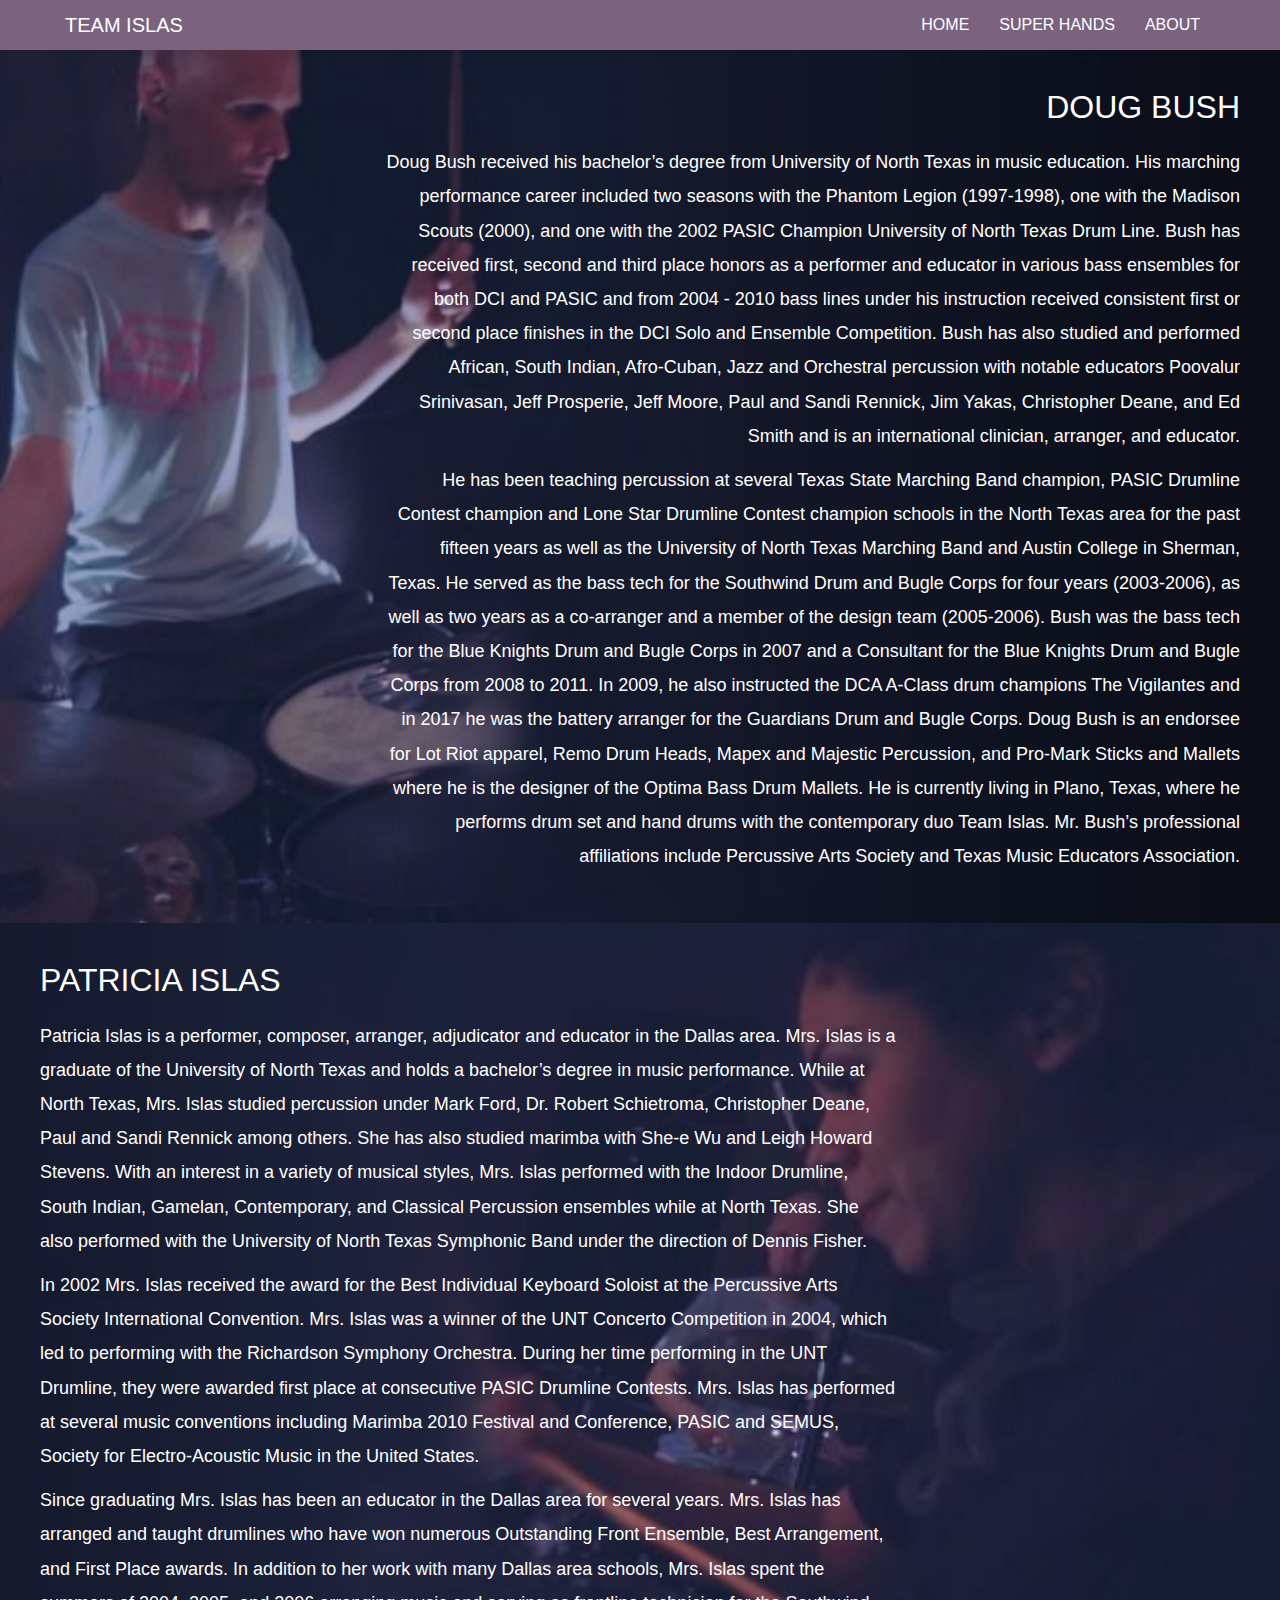
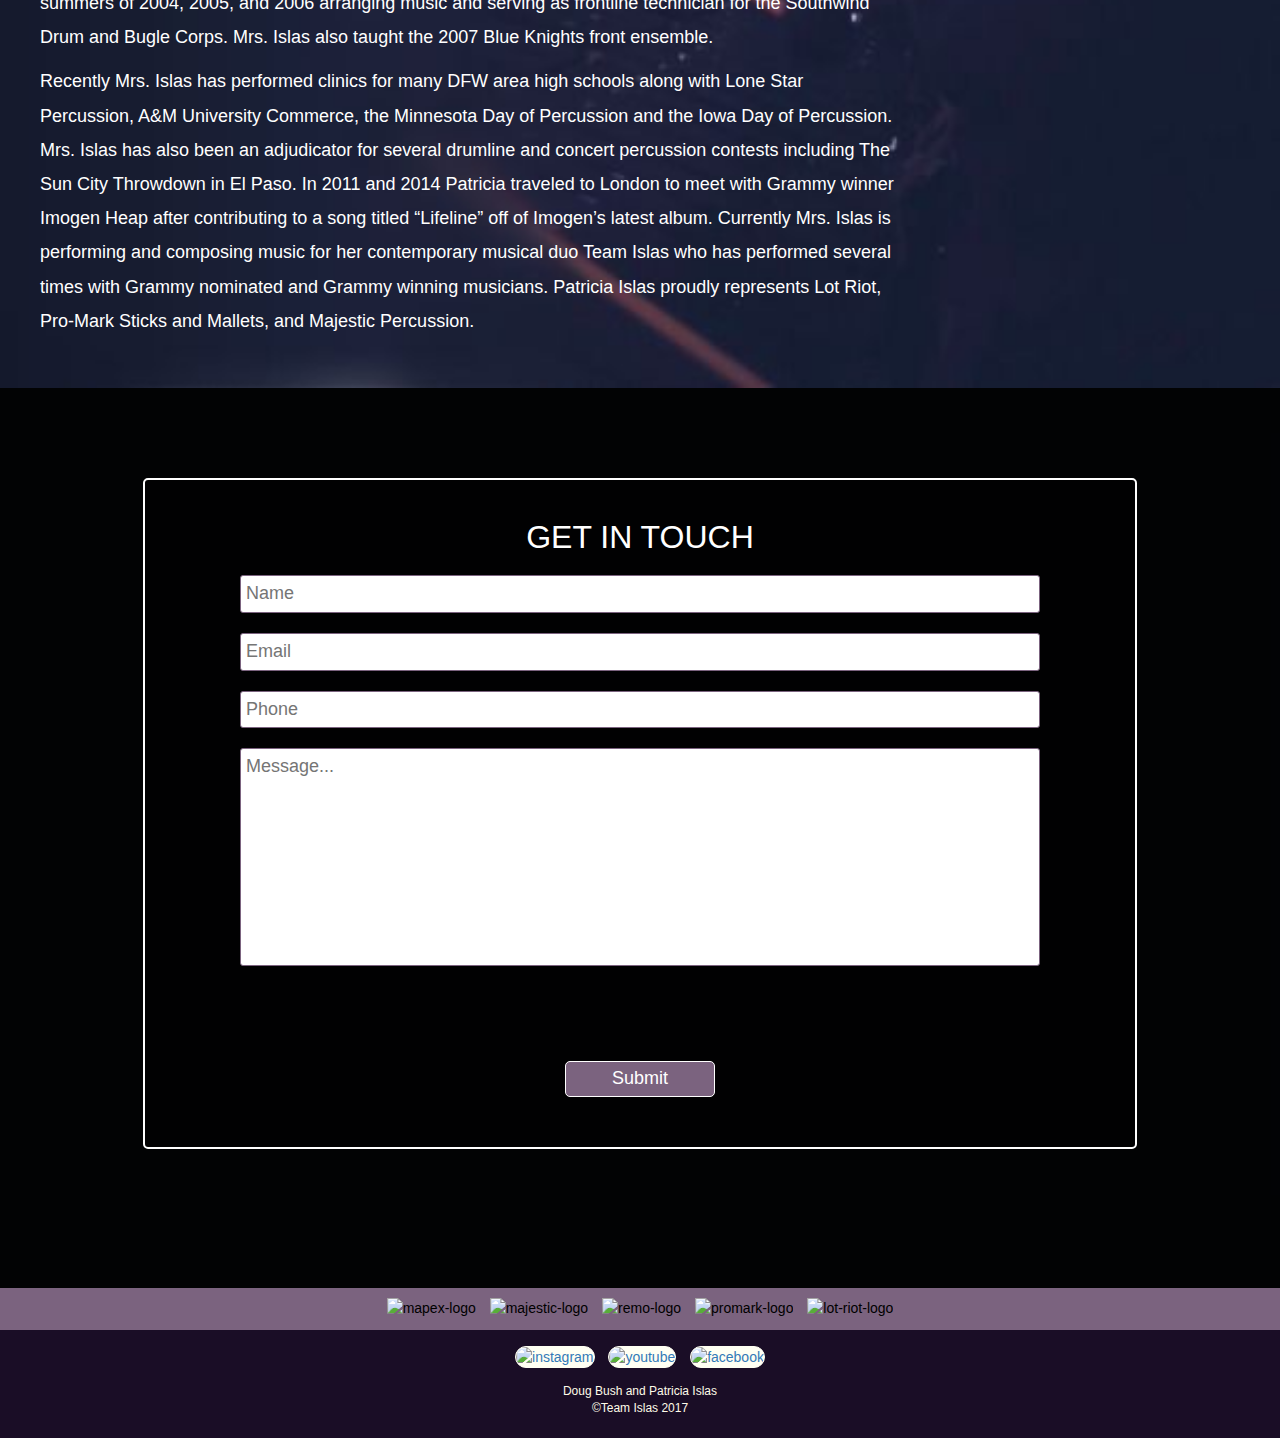
==== commit b18eeb8b: "add videos to super hands page" ====
--- a/about.html
+++ b/about.html
@@ -4,7 +4,7 @@
     <meta charset="utf-8">
     <meta name="viewport" content="width=device-width, initial-scale=1">
     <title>Team Islas</title>
-    <link rel="stylesheet" href="https://maxcdn.bootstrapcdn.com/bootstrap/3.3.7/css/bootstrap.min.css">
+    <link rel="stylesheet" href="https://maxcdn.bootstrapcdn.com/bootstrap/3.3.7/css/bootstrap.min.css?v=2">
     <link rel="stylesheet" href="style.css">
     <script src='https://www.google.com/recaptcha/api.js'></script>
   </head>
@@ -81,6 +81,62 @@
       </div>
     </div>
 
+    <div class="sponsors">
+      <ul>
+        <li>
+          <a href="http://www.mapexdrums.com/">
+            <img src="http://www.chappelldesigns.com/wp-content/uploads/2017/01/logo-white-mapex.png" alt="mapex-logo" width="150" height="auot" class="alignnone size-full wp-image-506" />
+          </a>
+        </li>
+        <li>
+          <a href="http://www.majesticpercussion.com/">
+            <img src="http://www.chappelldesigns.com/wp-content/uploads/2017/01/logo-majestic-white.png" alt="majestic-logo" width="150" height="auto" class="alignnone size-full wp-image-512" />
+          </a>
+        </li>
+        <li>
+          <a href="http://www.remo.com/">
+            <img src="http://www.chappelldesigns.com/wp-content/uploads/2017/01/logo-remo-white.png" alt="remo-logo" width="150" height="auto" class="alignnone size-full wp-image-508" />
+          </a>
+        </li>
+        <li>
+          <a href="http://www.promark.com/">
+            <img src="http://www.chappelldesigns.com/wp-content/uploads/2017/01/logo-promark-white.png" alt="promark-logo" width="150" height="auto" class="alignnone size-full wp-image-514" />
+          </a>
+        </li>
+        <li>
+          <a href="http://www.lotriot.com/">
+            <img src="http://www.chappelldesigns.com/wp-content/uploads/2017/01/logo-lot-riot-white.png" alt="lot-riot-logo" width="150" height="auto" class="alignnone size-full wp-image-516" />
+          </a>
+        </li>
+      </ul>
+    </div>
+
+    <div class="socialMedia">
+      <ul>
+        <li>
+          <a href="https://www.instagram.com/teamislas/">
+            <img class="alignnone size-thumbnail wp-image-29" src="http://www.chappelldesigns.com/wp-content/uploads/2016/11/instagram-150x150.png" alt="instagram" />
+          </a>
+        </li>
+        <li>
+          <a href="https://www.youtube.com/channel/UCY_27qWGeEM1OAA9Ebqv_CA">
+            <img class="alignnone size-thumbnail wp-image-35" src="http://www.chappelldesigns.com/wp-content/uploads/2016/11/youtube-150x150.png" alt="youtube" />
+          </a>
+        </li>
+        <li>
+          <a href="https://www.facebook.com/teamisals/">
+            <img class="alignnone size-thumbnail wp-image-34" src="http://www.chappelldesigns.com/wp-content/uploads/2016/11/facebook-150x150.png" alt="facebook" />
+          </a>
+        </li>
+      </ul>
+    </div>
+
+    <div class="footer">
+      <div class="container">
+        <p>Doug Bush and Patricia Islas<br />©Team Islas 2017</p>
+      </div>
+    </div>
+
     <script src="https://code.jquery.com/jquery-3.1.1.min.js" integrity="sha256-hVVnYaiADRTO2PzUGmuLJr8BLUSjGIZsDYGmIJLv2b8=" crossorigin="anonymous"></script>
     <script src="https://maxcdn.bootstrapcdn.com/bootstrap/3.3.7/js/bootstrap.min.js" integrity="sha384-Tc5IQib027qvyjSMfHjOMaLkfuWVxZxUPnCJA7l2mCWNIpG9mGCD8wGNIcPD7Txa" crossorigin="anonymous"></script>
   </body>
--- a/style.css
+++ b/style.css
@@ -1,15 +1,280 @@
+body {
+  margin: 0;
+  font-family: Helvetica, sans-serif;
+  background: #080B10; }
+
+.container {
+  width: 80%;
+  margin: 0 auto; }
+
+.navbar {
+  margin-bottom: 0;
+  position: fixed;
+  width: 100%;
+  z-index: 100;
+  border-radius: 0;
+  background-color: #7B637F;
+  border: none;
+  color: #FFF;
+  padding: 0 50px; }
+
+.navbar-default .navbar-brand, .navbar-default .navbar-nav > li > a {
+  color: #FFF;
+  text-transform: uppercase; }
+
+.navbar-default .navbar-brand {
+  font-size: 20px; }
+  .navbar-default .navbar-brand:hover {
+    color: #FFF; }
+
+.navbar-default .navbar-nav > li > a {
+  font-size: 16px; }
+  .navbar-default .navbar-nav > li > a:hover {
+    color: #1A0D26; }
+
+.navbar-default .navbar-toggle .icon-bar {
+  background-color: #FFF; }
+
+.main-background {
+  background-repeat: no-repeat;
+  background-size: cover;
+  background-color: #080B10;
+  min-height: 100vh;
+  background-attachment: fixed; }
+
+.dark-background {
+  background-color: rgba(0, 0, 0, 0.5);
+  box-sizing: border-box;
+  padding: 20px;
+  border: 2px solid #FFF;
+  border-radius: 5px;
+  margin-top: 10px; }
+
+#landing-page {
+  background-image: url("assets/images/home.jpg"); }
+
+#about-page {
+  background-image: url("assets/images/about-purple.jpg"); }
+
+#main-banner {
+  width: 100%;
+  min-height: 100vh;
+  background-color: rgba(0, 0, 0, 0.7); }
+
+.page-content {
+  padding-top: 80px;
+  margin-bottom: 30px; }
+
+#promo-headline {
+  color: #FFF;
+  margin-top: 0;
+  text-align: center; }
+
+#promo-vid-wrapper {
+  width: 800px;
+  height: 600px;
+  margin: 0 auto 30px; }
+
+#promo-vid {
+  width: 100%;
+  height: 100%; }
+
+.bio-headshot {
+  border: 1px solid #FFF;
+  border-radius: 50%;
+  float: left;
+  margin-right: 30px;
+  margin-bottom: 10px;
+  width: 150px; }
+
+#about-page p {
+  color: #FFF;
+  font-size: 18px;
+  line-height: 1.5em; }
+
+#page-title {
+  color: #FFF;
+  margin: 0 auto 20px;
+  text-align: center;
+  text-transform: uppercase; }
+
+.bio-banner {
+  background-size: cover;
+  background-repeat: no-repeat;
+  color: #FFF;
+  font-size: 18px;
+  line-height: 1.9em; }
+
+#patricia-bio {
+  background-image: url("assets/images/patricia-banner.jpg");
+  padding: 40px 30% 40px 40px;
+  text-align: left;
+  background-position: 100%; }
+
+#doug-bio {
+  background-image: url("assets/images/doug-banner-blur.jpg");
+  padding: 40px 40px 40px 30%;
+  text-align: right; }
+
+.bio-section {
+  padding-top: 50px; }
+
+.bio-title {
+  margin: 0;
+  font-size: 32px;
+  padding-bottom: 20px;
+  text-transform: uppercase;
+  color: #FFF; }
+
+.bio img {
+  width: 100%;
+  position: absolute; }
+
+.form-title {
+  text-align: center;
+  color: #FFF;
+  text-transform: uppercase;
+  margin-bottom: 20px;
+  font-size: 32px; }
+
+.contact-form {
+  width: 100%;
+  max-width: 800px;
+  margin: 0 auto;
+  text-align: center; }
+
+.contact-form input, .contact-form textarea {
+  display: block;
+  margin-bottom: 20px;
+  width: 100%;
+  border-radius: 3px;
+  border: 1px solid #7B637F;
+  font-size: 18px;
+  padding: 5px; }
+
+.contact-form textarea {
+  resize: none; }
+
+.g-recaptcha {
+  display: inline-block;
+  margin: 20px auto; }
+
+#submit-button {
+  margin: 30px auto;
+  width: 150px;
+  background-color: #7B637F;
+  color: #FFF;
+  border: 1px solid #FFF;
+  border-radius: 5px;
+  font-size: 18px;
+  padding: 4px 12px; }
+
+#submit-button:hover {
+  background-color: #1A0D26; }
+
+#confirmation {
+  text-align: center;
+  padding-top: 10vh;
+  color: #FFF; }
+
+.sponsors {
+  text-align: center;
+  margin: 0 auto;
+  background: #7B637F;
+  padding: 10px; }
+  .sponsors ul {
+    margin: 0 auto;
+    padding-left: 0; }
+    .sponsors ul li {
+      padding: 15px 5px;
+      list-style: none;
+      display: inline; }
+  .sponsors img {
+    color: black;
+    width: 50px;
+    margin-bottom: 2px; }
+
+.socialMedia {
+  text-align: center;
+  background-color: #1A0D26;
+  min-height: 10px; }
+  .socialMedia ul {
+    margin: 0 auto;
+    padding-left: 0; }
+    .socialMedia ul li {
+      list-style: none;
+      display: inline-block;
+      padding: 15px 5px 0; }
+      .socialMedia ul li img {
+        height: 30px;
+        width: 30px;
+        background-color: #fffff3;
+        border: solid #fffff3 1px;
+        border-radius: 30px; }
+
+.footer {
+  text-align: center;
+  background-color: #1A0D26;
+  color: #FFFCE9;
+  margin-top: 0;
+  clear: both;
+  height: 70px;
+  padding: 0; }
+  .footer p {
+    margin: 0;
+    padding-top: 15px;
+    font-size: 12px; }
+
+@media screen and (max-width: 1100px) {
+  #promo-vid-wrapper {
+    width: 600px;
+    height: 400px; } }
+@media screen and (max-width: 800px) {
+  #promo-headline {
+    font-size: 22px; }
+
+  #promo-vid-wrapper {
+    width: 300px;
+    height: 225px; }
+
+  .g-recaptcha {
+    transform: scale(0.77);
+    -webkit-transform: scale(0.77);
+    transform-origin: 0 0 0;
+    -webkit-transform-origin: 0 0 0; }
+
+  #patricia-bio {
+    background-image: url("assets/images/patricia-mobile.jpg");
+    padding: 400px 20px 20px 20px;
+    text-align: center;
+    background-size: auto;
+    background-position: 0% 0%; }
+    #patricia-bio p {
+      font-size: 16px; }
+
+  #doug-bio {
+    background-image: url("assets/images/doug-mobile.jpg");
+    padding: 400px 20px 20px 20px;
+    text-align: center;
+    background-size: auto; }
+    #doug-bio p {
+      font-size: 16px; }
+
+  .container {
+    width: 95%; } }
 .super-hands-page {
   background: #FFF; }
   .super-hands-page .main-background {
     background: #FFF; }
   .super-hands-page .banner {
-    width: 100%; }
+    width: 100%;
+    margin-top: 50px; }
   .super-hands-page .purchase-cta {
     text-align: center;
-    padding-top: 60px; }
+    padding: 60px; }
     .super-hands-page .purchase-cta .purchase-button {
-      border: 2px solid #323667;
-      color: #323667;
+      border: 2px solid #1A0D26;
+      color: #1A0D26;
       padding: 10px;
       text-transform: uppercase;
       cursor: pointer;
@@ -18,13 +283,23 @@
       letter-spacing: 0.1em; }
       .super-hands-page .purchase-cta .purchase-button:hover {
         text-decoration: none;
-        background-color: #323667;
+        background-color: #1A0D26;
         color: #FFF; }
   .super-hands-page .testimonials {
     text-align: center;
-    color: #323667;
+    color: #1A0D26;
     font-weight: 900;
     margin-bottom: 20px; }
+  .super-hands-page .videos {
+    display: flex;
+    justify-content: space-around;
+    flex-wrap: wrap; }
+    .super-hands-page .videos iframe {
+      flex-basis: 300px;
+      height: 200px;
+      margin: 10px;
+      border: none;
+      box-shadow: 2px 2px 16px grey; }
   .super-hands-page #book-image-link {
     display: block;
     margin-bottom: 20px; }
@@ -40,17 +315,23 @@
   .super-hands-page a > button:hover {
     background-color: #2D4B52; }
   .super-hands-page .quote {
-    display: flex;
-    justify-content: space-around;
-    flex-direction: row-reverse;
-    margin: 30px 0; }
+    margin: 30px 0;
+    position: relative;
+    min-height: 250px;
+    transition: 1000ms; }
   .super-hands-page .image-container {
+    text-align: center;
     align-content: center;
-    width: 30%; }
+    width: 30%;
+    position: absolute;
+    top: 0;
+    left: -800px;
+    transition: 1000ms; }
   .super-hands-page .quote-container {
     display: inline-block;
     width: 70%;
-    vertical-align: top; }
+    vertical-align: top;
+    margin-left: 30%; }
   .super-hands-page .quote-author-image {
     max-width: 125px;
     height: auto;
@@ -73,226 +354,14 @@
   @media screen and (max-width: 768px) {
     .super-hands-page .quote {
       display: block; }
+    .super-hands-page .quote-container {
+      width: 100%;
+      margin-left: 0; }
     .super-hands-page .image-container, .super-hands-page .quote-container {
-      width: 100%; }
+      width: 100%;
+      position: static; }
     .super-hands-page hr {
       display: block;
       border-width: 2px; } }
 
-body {
-  margin: 0;
-  font-family: Helvetica, sans-serif;
-  background: #080B10; }
-
-.container {
-  width: 80%;
-  margin: 0 auto; }
-
-.navbar {
-  margin-bottom: 0;
-  position: fixed;
-  width: 100%;
-  z-index: 100;
-  border-radius: 0;
-  background-color: #7B637F;
-  border: none;
-  color: #FFF; }
-
-.navbar-default .navbar-brand, .navbar-default .navbar-nav > li > a {
-  color: #FFF;
-  text-transform: uppercase; }
-
-.navbar-default .navbar-brand {
-  font-size: 20px; }
-  .navbar-default .navbar-brand:hover {
-    color: #FFF; }
-
-.navbar-default .navbar-nav > li > a {
-  font-size: 16px; }
-  .navbar-default .navbar-nav > li > a:hover {
-    color: #323667; }
-
-.navbar-default .navbar-toggle .icon-bar {
-  background-color: #FFF; }
-
-.main-background {
-  background-repeat: no-repeat;
-  background-size: cover;
-  background-color: #080B10;
-  min-height: 100vh;
-  background-attachment: fixed; }
-
-.dark-background {
-  background-color: rgba(0, 0, 0, 0.5);
-  box-sizing: border-box;
-  padding: 20px;
-  border: 2px solid #FFF;
-  border-radius: 5px;
-  margin-top: 10px; }
-
-#landing-page {
-  background-image: url("assets/images/home.jpg"); }
-
-#about-page {
-  background-image: url("assets/images/about-purple.jpg"); }
-
-#main-banner {
-  width: 100%;
-  min-height: 100vh;
-  background-color: rgba(0, 0, 0, 0.7); }
-
-.page-content {
-  padding-top: 80px;
-  margin-bottom: 30px; }
-
-#promo-headline {
-  color: #FFF;
-  margin-top: 0;
-  text-align: center; }
-
-#promo-vid-wrapper {
-  width: 800px;
-  height: 600px;
-  margin: 0 auto 30px; }
-
-#promo-vid {
-  width: 100%;
-  height: 100%; }
-
-.bio-headshot {
-  border: 1px solid #FFF;
-  border-radius: 50%;
-  float: left;
-  margin-right: 30px;
-  margin-bottom: 10px;
-  width: 150px; }
-
-#about-page p {
-  color: #FFF;
-  font-size: 18px;
-  line-height: 1.5em; }
-
-#page-title {
-  color: #FFF;
-  margin: 0 auto 20px;
-  text-align: center;
-  text-transform: uppercase; }
-
-.bio-banner {
-  background-size: cover;
-  background-repeat: no-repeat;
-  color: #FFF;
-  font-size: 18px;
-  line-height: 1.9em; }
-
-#patricia-bio {
-  background-image: url("assets/images/patricia-banner.jpg");
-  padding: 40px 30% 40px 40px;
-  text-align: left;
-  background-position: 100%; }
-
-#doug-bio {
-  background-image: url("assets/images/doug-banner-blur.jpg");
-  padding: 40px 40px 40px 30%;
-  text-align: right; }
-
-.bio-section {
-  padding-top: 50px; }
-
-.bio-title {
-  margin: 0;
-  font-size: 32px;
-  padding-bottom: 20px;
-  text-transform: uppercase;
-  color: #FFF; }
-
-.bio img {
-  width: 100%;
-  position: absolute; }
-
-.form-title {
-  text-align: center;
-  color: #FFF;
-  text-transform: uppercase;
-  margin-bottom: 20px;
-  font-size: 32px; }
-
-.contact-form {
-  width: 100%;
-  max-width: 800px;
-  margin: 0 auto;
-  text-align: center; }
-
-.contact-form input, .contact-form textarea {
-  display: block;
-  margin-bottom: 20px;
-  width: 100%;
-  border-radius: 3px;
-  border: 1px solid #7B637F;
-  font-size: 18px;
-  padding: 5px; }
-
-.contact-form textarea {
-  resize: none; }
-
-.g-recaptcha {
-  display: inline-block;
-  margin: 20px auto; }
-
-#submit-button {
-  margin: 30px auto;
-  width: 150px;
-  background-color: #7B637F;
-  color: #FFF;
-  border: 1px solid #FFF;
-  border-radius: 5px;
-  font-size: 18px;
-  padding: 4px 12px; }
-
-#submit-button:hover {
-  background-color: #2C1425; }
-
-#confirmation {
-  text-align: center;
-  padding-top: 10vh;
-  color: #FFF; }
-
-@media screen and (max-width: 1100px) {
-  #promo-vid-wrapper {
-    width: 600px;
-    height: 400px; } }
-@media screen and (max-width: 800px) {
-  #promo-headline {
-    font-size: 22px; }
-
-  #promo-vid-wrapper {
-    width: 300px;
-    height: 225px; }
-
-  .g-recaptcha {
-    transform: scale(0.77);
-    -webkit-transform: scale(0.77);
-    transform-origin: 0 0 0;
-    -webkit-transform-origin: 0 0 0; }
-
-  #patricia-bio {
-    background-image: url("assets/images/patricia-mobile.jpg");
-    padding: 400px 20px 20px 20px;
-    text-align: center;
-    background-size: auto;
-    background-position: 0% 0%; }
-    #patricia-bio p {
-      font-size: 16px; }
-
-  #doug-bio {
-    background-image: url("assets/images/doug-mobile.jpg");
-    padding: 400px 20px 20px 20px;
-    text-align: center;
-    background-size: auto; }
-    #doug-bio p {
-      font-size: 16px; }
-
-  .container {
-    width: 95%; } }
-
 /*# sourceMappingURL=style.css.map */
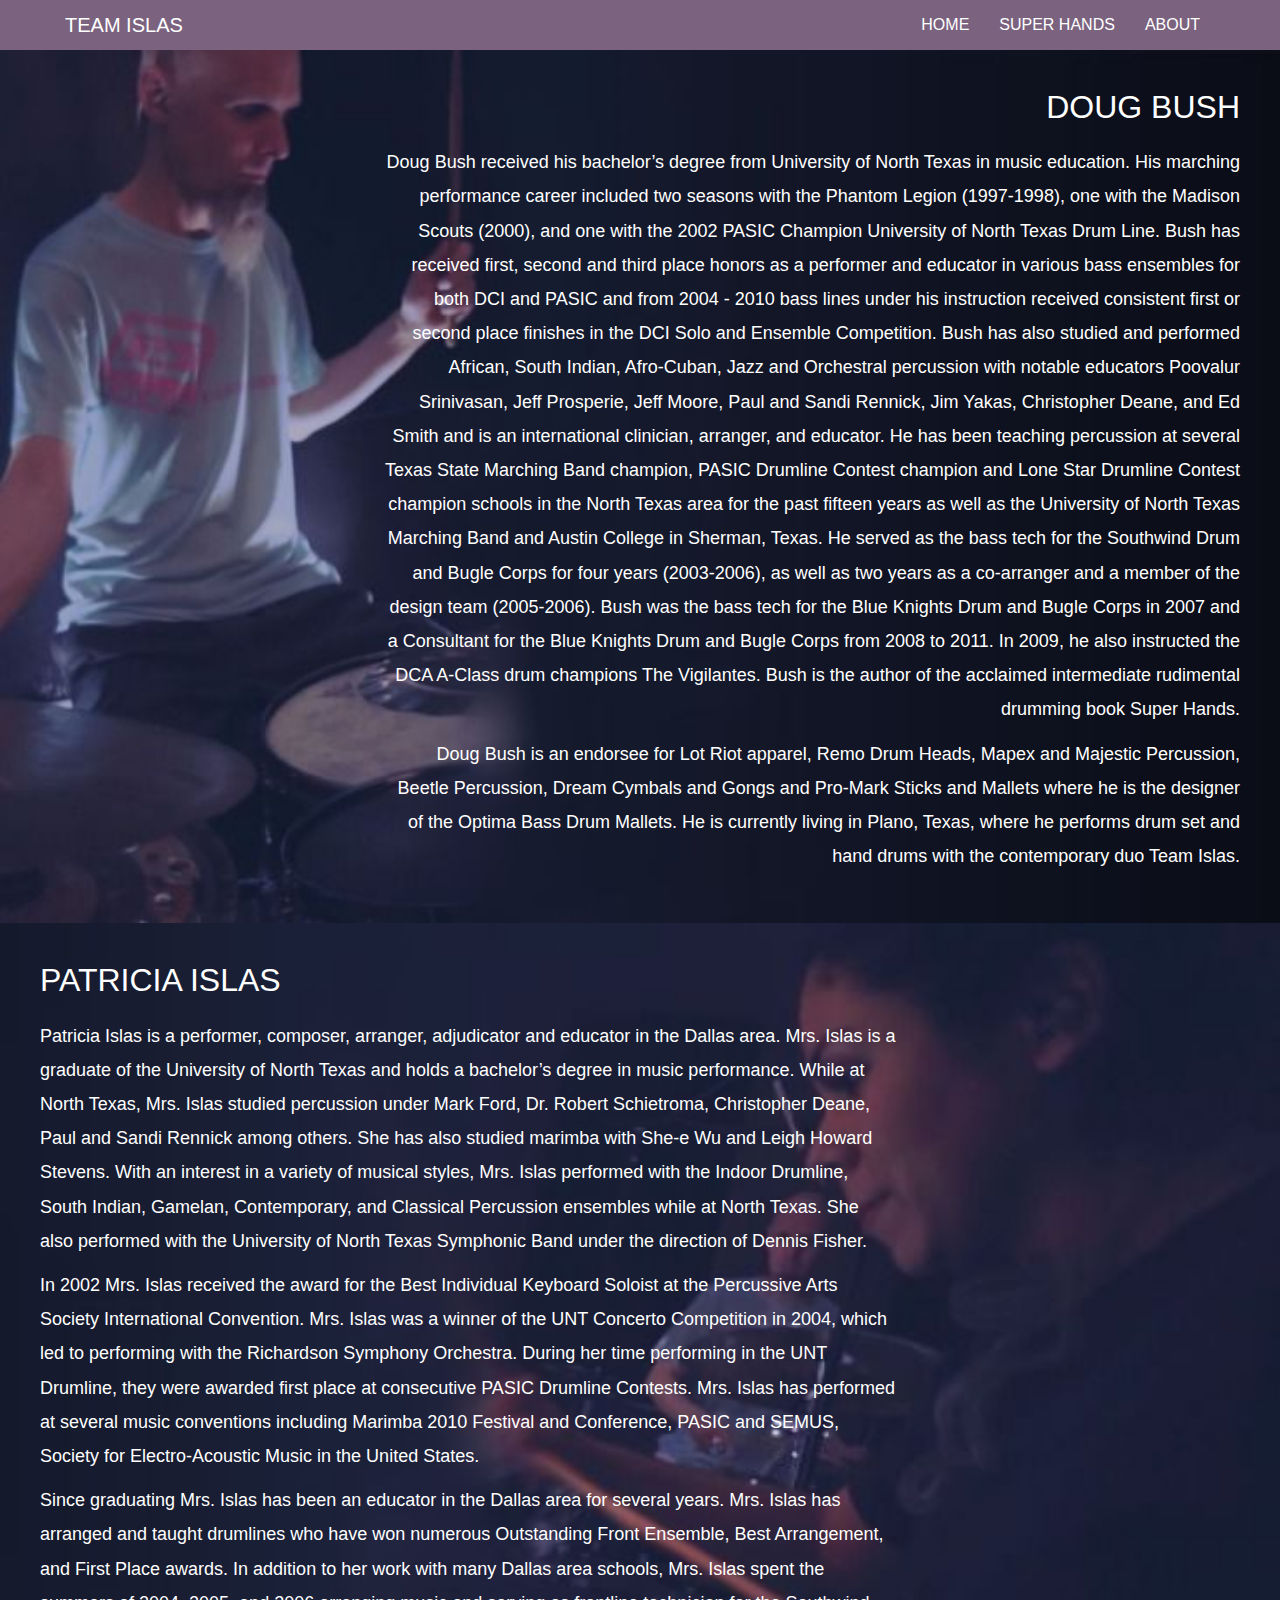
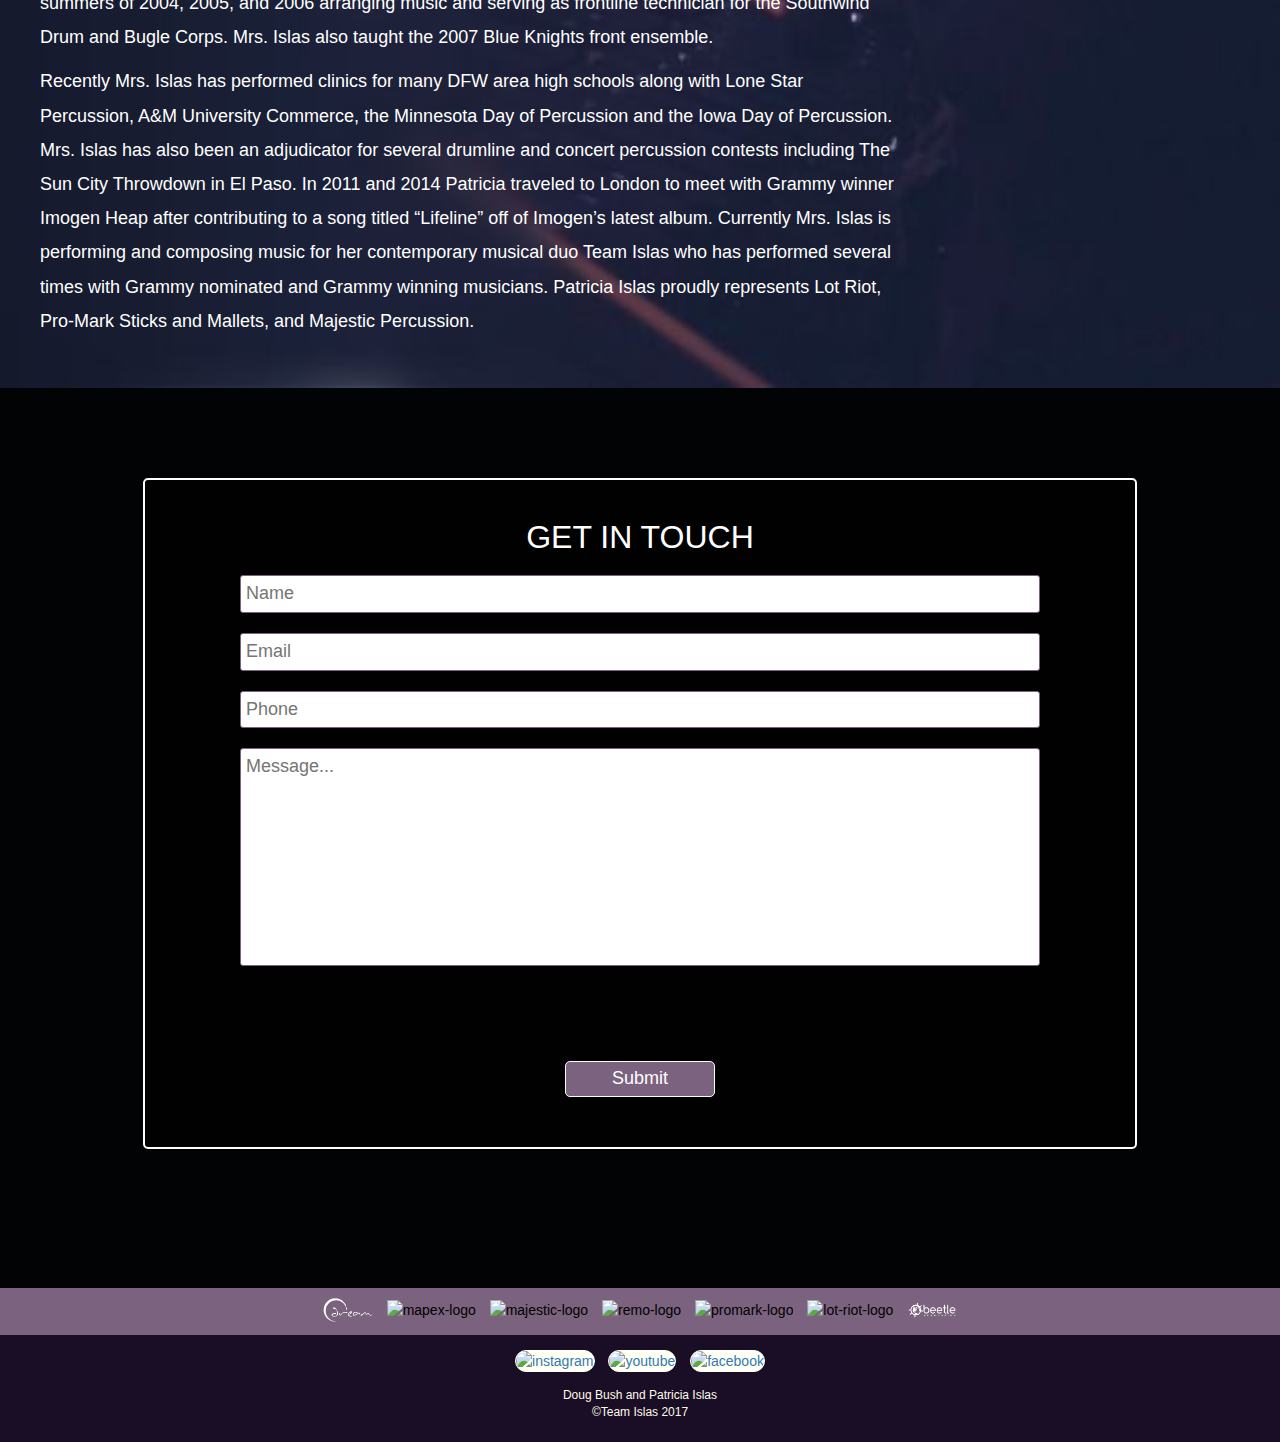
==== commit c7e0e7c1: "update sponsors and doug bio" ====
--- a/about.html
+++ b/about.html
@@ -1,143 +1,218 @@
 <!DOCTYPE html>
 <html>
-  <head>
-    <meta charset="utf-8">
-    <meta name="viewport" content="width=device-width, initial-scale=1">
-    <title>Team Islas</title>
-    <link rel="stylesheet" href="https://maxcdn.bootstrapcdn.com/bootstrap/3.3.7/css/bootstrap.min.css?v=2">
-    <link rel="stylesheet" href="style.css">
-    <script src='https://www.google.com/recaptcha/api.js'></script>
-  </head>
-  <body>
-    <nav class="navbar navbar-default">
-      <div class="container-fluid">
-
-        <!-- Brand and toggle get grouped for better mobile display -->
-        <div class="navbar-header">
-          <button type="button" class="navbar-toggle collapsed" data-toggle="collapse" data-target="#bs-example-navbar-collapse-1" aria-expanded="false">
-            <span class="sr-only">Toggle navigation</span>
-            <span class="icon-bar"></span>
-            <span class="icon-bar"></span>
-            <span class="icon-bar"></span>
-          </button>
-          <a class="navbar-brand" href="#">Team Islas</a>
-        </div>
-
-        <!-- Collect the nav links, forms, and other content for toggling -->
-        <div class="collapse navbar-collapse" id="bs-example-navbar-collapse-1">
-          <ul class="nav navbar-nav navbar-right">
-            <li><a href="index.html">Home</a></li>
-            <!-- <li><a href="album.html">New Album</a></li> -->
-            <li><a href="super-hands.html">Super Hands</a></li>
-            <!-- <li><a href="store.html">Store</a></li> -->
-            <li><a class="active" href="about.html">About</a></li>
-            <!-- <li><a href="cart.html">Cart</a></li> -->
-            <!-- <li><a href="#">Cart</a></li> -->
-          </ul>
-        </div><!-- /.navbar-collapse -->
-      </div><!-- /.container-fluid -->
-    </nav>
-
-    <section class="bio-section">
-      <div class="bio">
-        <div id="doug-bio" class="bio-banner">
-          <h3 class="bio-title">Doug Bush</h3>
-          <!-- <img src="assets/images/patricia-banner-dark-01.png" alt="patricia-banner"> -->
-          <p>Doug Bush received his bachelor’s degree from University of North Texas in music education. His marching performance career included two seasons with the Phantom Legion (1997-1998), one with the Madison Scouts (2000), and one with the 2002 PASIC Champion University of North Texas Drum Line. Bush has received first, second and third place honors as a performer and educator in various bass ensembles for both DCI and PASIC and from 2004 - 2010 bass lines under his instruction received consistent first or second place finishes in the DCI Solo and Ensemble Competition. Bush has also studied and performed African, South Indian, Afro-Cuban, Jazz and Orchestral percussion with notable educators Poovalur Srinivasan, Jeff Prosperie, Jeff Moore, Paul and Sandi Rennick, Jim Yakas, Christopher Deane, and Ed Smith and is an international clinician, arranger, and educator.</p>
-          <p>He has been teaching percussion at several Texas State Marching Band champion, PASIC Drumline Contest champion and Lone Star Drumline Contest champion schools in the North Texas area for the past fifteen years as well as the University of North Texas Marching Band and Austin College in Sherman, Texas. He served as the bass tech for the Southwind Drum and Bugle Corps for four years (2003-2006), as well as two years as a co-arranger and a member of the design team (2005-2006). Bush was the bass tech for the Blue Knights Drum and Bugle Corps in 2007 and a Consultant for the Blue Knights Drum and Bugle Corps from 2008 to 2011. In 2009, he also instructed the DCA A-Class drum champions The Vigilantes and in 2017 he was the battery arranger for the Guardians Drum and Bugle Corps. Doug Bush is an endorsee for Lot Riot apparel, Remo Drum Heads, Mapex and Majestic Percussion, and Pro-Mark Sticks and Mallets where he is the designer of the Optima Bass Drum Mallets. He is currently living in Plano, Texas, where he performs drum set and hand drums with the contemporary duo Team Islas. Mr. Bush’s professional affiliations include Percussive Arts Society and Texas Music Educators Association.</p>
-        </div>
-
-      </div>
-      <div class="bio">
-        <div id="patricia-bio" class="bio-banner">
-          <h3 class="bio-title">Patricia Islas</h3>
-          <!-- <img src="assets/images/patricia-banner-dark-01.png" alt="patricia-banner"> -->
-          <p>Patricia Islas is a performer, composer, arranger, adjudicator and educator in the Dallas area. Mrs. Islas is a graduate of the University of North Texas and holds a bachelor’s degree in music performance. While at North Texas, Mrs. Islas studied percussion under Mark Ford, Dr. Robert Schietroma, Christopher Deane, Paul and Sandi Rennick among others. She has also studied marimba with She-e Wu and Leigh Howard Stevens. With an interest in a variety of musical styles, Mrs. Islas performed with the Indoor Drumline, South Indian, Gamelan, Contemporary, and Classical Percussion ensembles while at North Texas. She also performed with the University of North Texas Symphonic Band under the direction of Dennis Fisher.</p>
-          <p>In 2002 Mrs. Islas received the award for the Best Individual Keyboard Soloist at the Percussive Arts Society International Convention. Mrs. Islas was a winner of the UNT Concerto Competition in 2004, which led to performing with the Richardson Symphony Orchestra. During her time performing in the UNT Drumline, they were awarded first place at consecutive PASIC Drumline Contests. Mrs. Islas has performed at several music conventions including Marimba 2010 Festival and Conference, PASIC and SEMUS, Society for Electro-Acoustic Music in the United States.</p>
-          <p>Since graduating Mrs. Islas has been an educator in the Dallas area for several years. Mrs. Islas has arranged and taught drumlines who have won numerous Outstanding Front Ensemble, Best Arrangement, and First Place awards. In addition to her work with many Dallas area schools, Mrs. Islas spent the summers of 2004, 2005, and 2006 arranging music and serving as frontline technician for the Southwind Drum and Bugle Corps. Mrs. Islas also taught the 2007 Blue Knights front ensemble.</p>
-          <p>Recently Mrs. Islas has performed clinics for many DFW area high schools along with Lone Star Percussion, A&amp;M University Commerce, the Minnesota Day of Percussion and the Iowa Day of Percussion. Mrs. Islas has also been an adjudicator for several drumline and concert percussion contests including The Sun City Throwdown in El Paso. In 2011 and 2014 Patricia traveled to London to meet with Grammy winner Imogen Heap after contributing to a song titled “Lifeline” off of Imogen’s latest album. Currently Mrs. Islas is performing and composing music for her contemporary musical duo Team Islas who has performed several times with Grammy nominated and Grammy winning musicians. Patricia Islas proudly represents Lot Riot, Pro-Mark Sticks and Mallets, and Majestic Percussion.</p>
-        </div>
-
-      </div>
-
-    </section>
-    <div id="about-page" class="main-background">
-      <div id="main-banner">
-        <div class="container">
-          <div class="page-content">
-            <div class="dark-background">
-              <h3 class="form-title">Get In Touch</h3>
-              <form class="contact-form" action="mail.php" method="post">
-                <input type="text" name="name" placeholder="Name" required />
-                <input type="email" name="email" placeholder="Email" required />
-                <input type="tel" name="phone" placeholder="Phone">
-                <textarea name="message" rows="8" cols="80" placeholder="Message..."></textarea>
-                <div class="g-recaptcha" data-sitekey="6Lc_YysUAAAAAEHZYo_urKbvKBqiNGdkUvHl_eEX"></div>
-                <input id="submit-button" type="submit" value="Submit" />
-              </form>
-            </div>
+
+<head>
+  <meta charset="utf-8">
+  <meta name="viewport" content="width=device-width, initial-scale=1">
+  <title>Team Islas</title>
+  <link rel="stylesheet" href="https://maxcdn.bootstrapcdn.com/bootstrap/3.3.7/css/bootstrap.min.css?v=2">
+  <link rel="stylesheet" href="style.css">
+  <script src='https://www.google.com/recaptcha/api.js'></script>
+</head>
+
+<body>
+  <nav class="navbar navbar-default">
+    <div class="container-fluid">
+
+      <!-- Brand and toggle get grouped for better mobile display -->
+      <div class="navbar-header">
+        <button type="button" class="navbar-toggle collapsed" data-toggle="collapse" data-target="#bs-example-navbar-collapse-1"
+          aria-expanded="false">
+          <span class="sr-only">Toggle navigation</span>
+          <span class="icon-bar"></span>
+          <span class="icon-bar"></span>
+          <span class="icon-bar"></span>
+        </button>
+        <a class="navbar-brand" href="#">Team Islas</a>
+      </div>
+
+      <!-- Collect the nav links, forms, and other content for toggling -->
+      <div class="collapse navbar-collapse" id="bs-example-navbar-collapse-1">
+        <ul class="nav navbar-nav navbar-right">
+          <li>
+            <a href="index.html">Home</a>
+          </li>
+          <!-- <li><a href="album.html">New Album</a></li> -->
+          <li>
+            <a href="super-hands.html">Super Hands</a>
+          </li>
+          <!-- <li><a href="store.html">Store</a></li> -->
+          <li>
+            <a class="active" href="about.html">About</a>
+          </li>
+          <!-- <li><a href="cart.html">Cart</a></li> -->
+          <!-- <li><a href="#">Cart</a></li> -->
+        </ul>
+      </div>
+      <!-- /.navbar-collapse -->
+    </div>
+    <!-- /.container-fluid -->
+  </nav>
+
+  <section class="bio-section">
+    <div class="bio">
+      <div id="doug-bio" class="bio-banner">
+        <h3 class="bio-title">Doug Bush</h3>
+        <!-- <img src="assets/images/patricia-banner-dark-01.png" alt="patricia-banner"> -->
+        <p>
+          Doug Bush received his bachelor’s degree from University of North Texas in music education. His marching performance career
+          included two seasons with the Phantom Legion (1997-1998), one with the Madison Scouts (2000), and one with the
+          2002 PASIC Champion University of North Texas Drum Line. Bush has received first, second and third place honors
+          as a performer and educator in various bass ensembles for both DCI and PASIC and from 2004 - 2010 bass lines under
+          his instruction received consistent first or second place finishes in the DCI Solo and Ensemble Competition. Bush
+          has also studied and performed African, South Indian, Afro-Cuban, Jazz and Orchestral percussion with notable educators
+          Poovalur Srinivasan, Jeff Prosperie, Jeff Moore, Paul and Sandi Rennick, Jim Yakas, Christopher Deane, and Ed Smith
+          and is an international clinician, arranger, and educator. He has been teaching percussion at several Texas State
+          Marching Band champion, PASIC Drumline Contest champion and Lone Star Drumline Contest champion schools in the
+          North Texas area for the past fifteen years as well as the University of North Texas Marching Band and Austin College
+          in Sherman, Texas. He served as the bass tech for the Southwind Drum and Bugle Corps for four years (2003-2006),
+          as well as two years as a co-arranger and a member of the design team (2005-2006). Bush was the bass tech for the
+          Blue Knights Drum and Bugle Corps in 2007 and a Consultant for the Blue Knights Drum and Bugle Corps from 2008
+          to 2011. In 2009, he also instructed the DCA A-Class drum champions The Vigilantes. Bush is the author of the acclaimed
+          intermediate rudimental drumming book Super Hands.
+        </p>
+        <p>
+          Doug Bush is an endorsee for Lot Riot apparel, Remo Drum Heads, Mapex and Majestic Percussion, Beetle Percussion, Dream Cymbals
+          and Gongs and Pro-Mark Sticks and Mallets where he is the designer of the Optima Bass Drum Mallets. He is currently
+          living in Plano, Texas, where he performs drum set and hand drums with the contemporary duo Team Islas.
+        </p>
+      </div>
+
+    </div>
+    <div class="bio">
+      <div id="patricia-bio" class="bio-banner">
+        <h3 class="bio-title">Patricia Islas</h3>
+        <!-- <img src="assets/images/patricia-banner-dark-01.png" alt="patricia-banner"> -->
+        <p>Patricia Islas is a performer, composer, arranger, adjudicator and educator in the Dallas area. Mrs. Islas is a graduate
+          of the University of North Texas and holds a bachelor’s degree in music performance. While at North Texas, Mrs.
+          Islas studied percussion under Mark Ford, Dr. Robert Schietroma, Christopher Deane, Paul and Sandi Rennick among
+          others. She has also studied marimba with She-e Wu and Leigh Howard Stevens. With an interest in a variety of musical
+          styles, Mrs. Islas performed with the Indoor Drumline, South Indian, Gamelan, Contemporary, and Classical Percussion
+          ensembles while at North Texas. She also performed with the University of North Texas Symphonic Band under the
+          direction of Dennis Fisher.</p>
+        <p>In 2002 Mrs. Islas received the award for the Best Individual Keyboard Soloist at the Percussive Arts Society International
+          Convention. Mrs. Islas was a winner of the UNT Concerto Competition in 2004, which led to performing with the Richardson
+          Symphony Orchestra. During her time performing in the UNT Drumline, they were awarded first place at consecutive
+          PASIC Drumline Contests. Mrs. Islas has performed at several music conventions including Marimba 2010 Festival
+          and Conference, PASIC and SEMUS, Society for Electro-Acoustic Music in the United States.</p>
+        <p>Since graduating Mrs. Islas has been an educator in the Dallas area for several years. Mrs. Islas has arranged and
+          taught drumlines who have won numerous Outstanding Front Ensemble, Best Arrangement, and First Place awards. In
+          addition to her work with many Dallas area schools, Mrs. Islas spent the summers of 2004, 2005, and 2006 arranging
+          music and serving as frontline technician for the Southwind Drum and Bugle Corps. Mrs. Islas also taught the 2007
+          Blue Knights front ensemble.</p>
+        <p>Recently Mrs. Islas has performed clinics for many DFW area high schools along with Lone Star Percussion, A&amp;M
+          University Commerce, the Minnesota Day of Percussion and the Iowa Day of Percussion. Mrs. Islas has also been an
+          adjudicator for several drumline and concert percussion contests including The Sun City Throwdown in El Paso. In
+          2011 and 2014 Patricia traveled to London to meet with Grammy winner Imogen Heap after contributing to a song titled
+          “Lifeline” off of Imogen’s latest album. Currently Mrs. Islas is performing and composing music for her contemporary
+          musical duo Team Islas who has performed several times with Grammy nominated and Grammy winning musicians. Patricia
+          Islas proudly represents Lot Riot, Pro-Mark Sticks and Mallets, and Majestic Percussion.</p>
+      </div>
+
+    </div>
+
+  </section>
+  <div id="about-page" class="main-background">
+    <div id="main-banner">
+      <div class="container">
+        <div class="page-content">
+          <div class="dark-background">
+            <h3 class="form-title">Get In Touch</h3>
+            <form class="contact-form" action="mail.php" method="post">
+              <input type="text" name="name" placeholder="Name" required />
+              <input type="email" name="email" placeholder="Email" required />
+              <input type="tel" name="phone" placeholder="Phone">
+              <textarea name="message" rows="8" cols="80" placeholder="Message..."></textarea>
+              <div class="g-recaptcha" data-sitekey="6Lc_YysUAAAAAEHZYo_urKbvKBqiNGdkUvHl_eEX"></div>
+              <input id="submit-button" type="submit" value="Submit" />
+            </form>
           </div>
         </div>
       </div>
     </div>
-
-    <div class="sponsors">
-      <ul>
-        <li>
-          <a href="http://www.mapexdrums.com/">
-            <img src="http://www.chappelldesigns.com/wp-content/uploads/2017/01/logo-white-mapex.png" alt="mapex-logo" width="150" height="auot" class="alignnone size-full wp-image-506" />
-          </a>
-        </li>
-        <li>
-          <a href="http://www.majesticpercussion.com/">
-            <img src="http://www.chappelldesigns.com/wp-content/uploads/2017/01/logo-majestic-white.png" alt="majestic-logo" width="150" height="auto" class="alignnone size-full wp-image-512" />
-          </a>
-        </li>
-        <li>
-          <a href="http://www.remo.com/">
-            <img src="http://www.chappelldesigns.com/wp-content/uploads/2017/01/logo-remo-white.png" alt="remo-logo" width="150" height="auto" class="alignnone size-full wp-image-508" />
-          </a>
-        </li>
-        <li>
-          <a href="http://www.promark.com/">
-            <img src="http://www.chappelldesigns.com/wp-content/uploads/2017/01/logo-promark-white.png" alt="promark-logo" width="150" height="auto" class="alignnone size-full wp-image-514" />
-          </a>
-        </li>
-        <li>
-          <a href="http://www.lotriot.com/">
-            <img src="http://www.chappelldesigns.com/wp-content/uploads/2017/01/logo-lot-riot-white.png" alt="lot-riot-logo" width="150" height="auto" class="alignnone size-full wp-image-516" />
-          </a>
-        </li>
-      </ul>
-    </div>
-
-    <div class="socialMedia">
-      <ul>
-        <li>
-          <a href="https://www.instagram.com/teamislas/">
-            <img class="alignnone size-thumbnail wp-image-29" src="http://www.chappelldesigns.com/wp-content/uploads/2016/11/instagram-150x150.png" alt="instagram" />
-          </a>
-        </li>
-        <li>
-          <a href="https://www.youtube.com/channel/UCY_27qWGeEM1OAA9Ebqv_CA">
-            <img class="alignnone size-thumbnail wp-image-35" src="http://www.chappelldesigns.com/wp-content/uploads/2016/11/youtube-150x150.png" alt="youtube" />
-          </a>
-        </li>
-        <li>
-          <a href="https://www.facebook.com/teamisals/">
-            <img class="alignnone size-thumbnail wp-image-34" src="http://www.chappelldesigns.com/wp-content/uploads/2016/11/facebook-150x150.png" alt="facebook" />
-          </a>
-        </li>
-      </ul>
-    </div>
-
-    <div class="footer">
-      <div class="container">
-        <p>Doug Bush and Patricia Islas<br />©Team Islas 2017</p>
-      </div>
-    </div>
-
-    <script src="https://code.jquery.com/jquery-3.1.1.min.js" integrity="sha256-hVVnYaiADRTO2PzUGmuLJr8BLUSjGIZsDYGmIJLv2b8=" crossorigin="anonymous"></script>
-    <script src="https://maxcdn.bootstrapcdn.com/bootstrap/3.3.7/js/bootstrap.min.js" integrity="sha384-Tc5IQib027qvyjSMfHjOMaLkfuWVxZxUPnCJA7l2mCWNIpG9mGCD8wGNIcPD7Txa" crossorigin="anonymous"></script>
-  </body>
-</html>
+  </div>
+
+  <div class="sponsors">
+    <ul>
+      <li>
+        <a href="https://dreamcymbals.com/">
+          <img src="assets/images/dream-cymbals-white.png" alt="dream-cymbals-logo" width="150" height="auot" class="alignnone size-full wp-image-506"
+          />
+        </a>
+      </li>
+      <li>
+        <a href="http://www.mapexdrums.com/">
+          <img src="http://www.chappelldesigns.com/wp-content/uploads/2017/01/logo-white-mapex.png" alt="mapex-logo" width="150" height="auot"
+            class="alignnone size-full wp-image-506" />
+        </a>
+      </li>
+      <li>
+        <a href="http://www.majesticpercussion.com/">
+          <img src="http://www.chappelldesigns.com/wp-content/uploads/2017/01/logo-majestic-white.png" alt="majestic-logo" width="150"
+            height="auto" class="alignnone size-full wp-image-512" />
+        </a>
+      </li>
+      <li>
+        <a href="http://www.remo.com/">
+          <img src="http://www.chappelldesigns.com/wp-content/uploads/2017/01/logo-remo-white.png" alt="remo-logo" width="150" height="auto"
+            class="alignnone size-full wp-image-508" />
+        </a>
+      </li>
+      <li>
+        <a href="http://www.promark.com/">
+          <img src="http://www.chappelldesigns.com/wp-content/uploads/2017/01/logo-promark-white.png" alt="promark-logo" width="150"
+            height="auto" class="alignnone size-full wp-image-514" />
+        </a>
+      </li>
+      <li>
+        <a href="http://www.lotriot.com/">
+          <img src="http://www.chappelldesigns.com/wp-content/uploads/2017/01/logo-lot-riot-white.png" alt="lot-riot-logo" width="150"
+            height="auto" class="alignnone size-full wp-image-516" />
+        </a>
+      </li>
+      <li>
+        <a href="https://www.beetlepercussion.com/">
+          <img src="assets/images/beetle-percussion-logo-white.png" alt="beetle-percussion-logo" width="150" height="auot" class="alignnone size-full wp-image-506"
+          />
+        </a>
+      </li>
+    </ul>
+  </div>
+
+  <div class="socialMedia">
+    <ul>
+      <li>
+        <a href="https://www.instagram.com/teamislas/">
+          <img class="alignnone size-thumbnail wp-image-29" src="http://www.chappelldesigns.com/wp-content/uploads/2016/11/instagram-150x150.png"
+            alt="instagram" />
+        </a>
+      </li>
+      <li>
+        <a href="https://www.youtube.com/channel/UCY_27qWGeEM1OAA9Ebqv_CA">
+          <img class="alignnone size-thumbnail wp-image-35" src="http://www.chappelldesigns.com/wp-content/uploads/2016/11/youtube-150x150.png"
+            alt="youtube" />
+        </a>
+      </li>
+      <li>
+        <a href="https://www.facebook.com/teamisals/">
+          <img class="alignnone size-thumbnail wp-image-34" src="http://www.chappelldesigns.com/wp-content/uploads/2016/11/facebook-150x150.png"
+            alt="facebook" />
+        </a>
+      </li>
+    </ul>
+  </div>
+
+  <div class="footer">
+    <div class="container">
+      <p>Doug Bush and Patricia Islas
+        <br />©Team Islas 2017</p>
+    </div>
+  </div>
+
+  <script src="https://code.jquery.com/jquery-3.1.1.min.js" integrity="sha256-hVVnYaiADRTO2PzUGmuLJr8BLUSjGIZsDYGmIJLv2b8="
+    crossorigin="anonymous"></script>
+  <script src="https://maxcdn.bootstrapcdn.com/bootstrap/3.3.7/js/bootstrap.min.js" integrity="sha384-Tc5IQib027qvyjSMfHjOMaLkfuWVxZxUPnCJA7l2mCWNIpG9mGCD8wGNIcPD7Txa"
+    crossorigin="anonymous"></script>
+</body>
+
+</html>